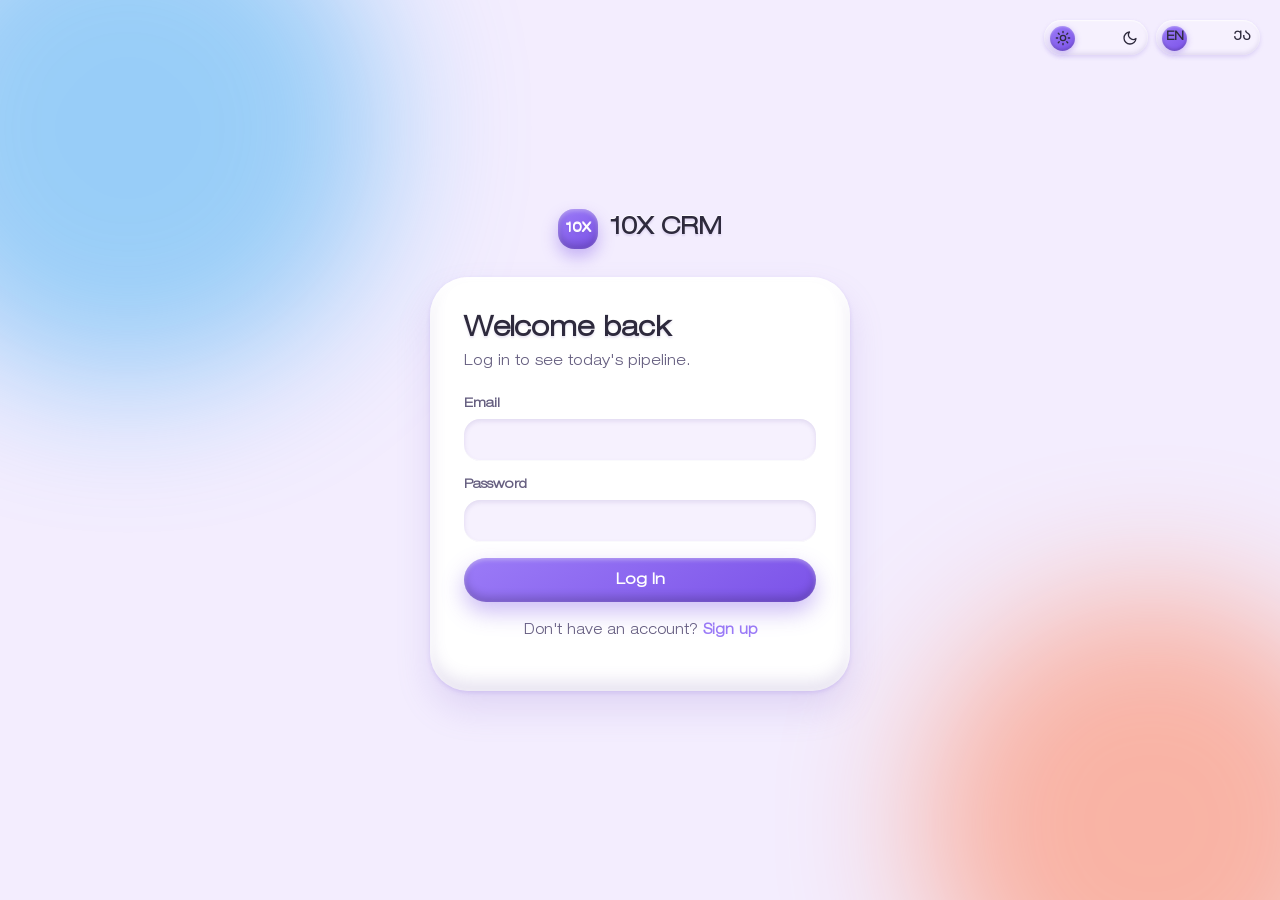
==== index.html @ 670bd9b8 "replace all files" ====
<!DOCTYPE html>
<html lang="en">
<head>
<meta charset="UTF-8">
<meta name="viewport" content="width=device-width, initial-scale=1.0">
<title>Log in — 10X CRM</title>
<link rel="stylesheet" href="css/styles.css">
</head>
<body>
  <div class="switch-row auth-toggle-row">
    <button class="switch-toggle" data-theme-toggle type="button" role="switch">
      <span class="switch-track">
        <span class="switch-icon switch-icon-left"><svg viewBox="0 0 24 24" fill="none" stroke="currentColor" stroke-width="2" stroke-linecap="round" stroke-linejoin="round"><circle cx="12" cy="12" r="4"/><path d="M12 2v2M12 20v2M4.93 4.93l1.41 1.41M17.66 17.66l1.41 1.41M2 12h2M20 12h2M6.34 17.66l-1.41 1.41M19.07 4.93l-1.41 1.41"/></svg></span>
        <span class="switch-icon switch-icon-right"><svg viewBox="0 0 24 24" fill="none" stroke="currentColor" stroke-width="2" stroke-linecap="round" stroke-linejoin="round"><path d="M21 12.79A9 9 0 1 1 11.21 3 7 7 0 0 0 21 12.79z"/></svg></span>
        <span class="switch-knob"></span>
      </span>
    </button>
    <button class="switch-toggle" data-lang-toggle type="button" role="switch">
      <span class="switch-track">
        <span class="switch-icon switch-icon-left switch-text">EN</span>
        <span class="switch-icon switch-icon-right switch-text">ქა</span>
        <span class="switch-knob"></span>
      </span>
    </button>
  </div>

  <div class="auth-shell">
    <div style="position:relative; z-index:1; width:100%; max-width:420px;">
      <div class="auth-mark"><span class="stamp">10X</span> 10X CRM</div>

      <div class="auth-card">
        <h1 data-i18n="login.title">Welcome back</h1>
        <p class="auth-sub" data-i18n="login.subtitle">Log in to see today's pipeline.</p>

        <div id="login-general-error" class="field-error" style="display:none; margin-bottom:16px; font-size:13px;"></div>

        <form id="login-form" novalidate>
          <div class="field" id="email-field">
            <label for="email" data-i18n="field.email">Email</label>
            <input type="text" id="email" name="email" autocomplete="email">
            <div class="field-error" id="email-error"></div>
          </div>

          <div class="field" id="password-field">
            <label for="password" data-i18n="field.password">Password</label>
            <input type="password" id="password" name="password" autocomplete="current-password">
            <div class="field-error" id="password-error"></div>
          </div>

          <button type="submit" class="btn btn-primary" data-i18n="login.submit">Log In</button>
        </form>

        <p class="auth-switch"><span data-i18n="login.switchText">Don't have an account?</span> <a href="signup.html" data-i18n="login.switchLink">Sign up</a></p>
      </div>
    </div>
  </div>

  <script src="js/i18n.js"></script>
  <script src="js/guard.js"></script>
  <script src="js/auth.js"></script>
</body>
</html>
---- css/styles.css ----
/* ==========================================================================
   10X CRM — "Soft Claymorphism" design system
   Every surface reads like it was pressed from warm pastel clay: puffy,
   rounded, lit from the top-left, sinking softly into the page below.
   Buttons squish when pressed. Nothing here has a hard edge.
   Display: Baloo 2 · Body/UI: Nunito
   ========================================================================== */

@import url('https://fonts.googleapis.com/css2?family=Baloo+2:wght@500;600;700;800&family=Nunito:wght@400;500;600;700;800&display=swap');

@font-face {
  font-family: 'BPG LE Studio 02 Caps';
  src: url('../assets/fonts/bpg_le_studio_02_caps-7834001055%202.ttf') format('truetype');
  font-weight: normal;
  font-style: normal;
  font-display: swap;
}

:root {
  --radius-sm: 16px;
  --radius-md: 28px;
  --radius-lg: 38px;
  --radius-pill: 999px;

  --font-display: 'BPG LE Studio 02 Caps', 'Baloo 2', 'Nunito', sans-serif;
  --font-ui: 'BPG LE Studio 02 Caps', 'Nunito', -apple-system, BlinkMacSystemFont, sans-serif;
  --font-mono: 'Nunito', sans-serif;

  --ease: cubic-bezier(0.22, 1, 0.36, 1);
  --squish: cubic-bezier(0.34, 1.56, 0.64, 1);
}

[data-theme="dark"] {
  --bg: #0E1420;
  --bg-2: #131A28;
  --text: #F6F2FF;
  --text-dim: #BDB3DD;
  --text-faint: #7F76A0;

  --clay: #1A2233;
  --clay-2: #212B3F;
  --clay-3: #141B29;
  --clay-hi: rgba(255, 255, 255, 0.12);
  --clay-lo: rgba(0, 0, 0, 0.55);
  --clay-drop: rgba(0, 0, 0, 0.5);

  --accent: #B18CFF;
  --accent-2: #8B5CFF;
  --accent-ink: #170F30;
  --accent-soft: rgba(177, 140, 255, 0.24);
  --accent-shadow: rgba(139, 92, 255, 0.55);

  --sky: #4FC3FF;      --sky-l: #3E7BAE;
  --mint: #38F0B8;     --mint-l: #2B8F63;
  --peach: #FF8A56;    --peach-l: #9C5C32;
  --rose: #FF5C85;     --rose-l: #9C4566;

  --shadow-md: 0 18px 36px rgba(6, 3, 18, 0.6);
  --shadow-lg: 0 34px 68px rgba(6, 3, 18, 0.7);
  --blob-op: 0.3;
}

[data-theme="light"] {
  --bg: #F3EDFE;
  --bg-2: #ECE3FC;
  --text: #2E2A3D;
  --text-dim: #665F80;
  --text-faint: #948BAC;

  --clay: #FFFFFF;
  --clay-2: #F6F1FE;
  --clay-3: #EEE5FC;
  --clay-hi: rgba(255, 255, 255, 0.95);
  --clay-lo: rgba(110, 85, 170, 0.16);
  --clay-drop: rgba(139, 111, 224, 0.22);

  --accent: #9B7BF7;
  --accent-2: #7B52E8;
  --accent-ink: #FFFFFF;
  --accent-soft: rgba(155, 123, 247, 0.16);
  --accent-shadow: rgba(123, 82, 232, 0.38);

  --sky: #3FAEF2;      --sky-l: #DFF2FF;
  --mint: #2BCB9C;     --mint-l: #DAFAEE;
  --peach: #FF7A4D;    --peach-l: #FFE7DA;
  --rose: #FF5C85;     --rose-l: #FFE0E9;

  --shadow-md: 0 18px 34px rgba(150, 120, 210, 0.20);
  --shadow-lg: 0 34px 64px rgba(150, 120, 210, 0.26);
  --blob-op: 0.5;
}

* { box-sizing: border-box; }
html { -webkit-font-smoothing: antialiased; }

body {
  margin: 0;
  font-family: var(--font-ui);
  background: var(--bg);
  color: var(--text);
  min-height: 100vh;
  position: relative;
  overflow-x: hidden;
  transition: background 0.3s ease, color 0.3s ease;
}

/* ---------- Soft floating blobs ---------- */

body::before, body::after {
  content: "";
  position: fixed;
  z-index: -1;
  border-radius: 50%;
  filter: blur(70px);
  opacity: var(--blob-op);
  pointer-events: none;
  animation: blob-float 18s ease-in-out infinite alternate;
}
body::before { width: 40vw; height: 40vw; top: -10vw; left: -10vw; background: var(--sky); }
body::after { width: 36vw; height: 36vw; bottom: -12vw; right: -8vw; background: var(--peach); animation-delay: -6s; }

@keyframes blob-float {
  0% { transform: translate(0, 0) scale(1); }
  100% { transform: translate(3vw, 4vw) scale(1.1); }
}

a { color: inherit; text-decoration: none; }
button { font-family: inherit; cursor: pointer; }
input, select, textarea { font-family: inherit; }

::selection { background: var(--accent-soft); }

:focus-visible {
  outline: 3px solid var(--accent);
  outline-offset: 3px;
  border-radius: 10px;
}

.theme-switching, .theme-switching * {
  transition-property: background, background-color, color, border-color, fill, stroke !important;
  transition-duration: 0.3s !important;
  transition-timing-function: ease !important;
}

/* ---------- Clay panel mixin ---------- */

.card,
.auth-card,
.sidebar,
.stat-card,
.client-card,
.modal {
  background: var(--clay);
  border: none;
  box-shadow:
    inset 0 4px 8px var(--clay-hi),
    inset 0 -10px 16px var(--clay-lo),
    0 2px 4px var(--clay-drop),
    var(--shadow-md);
}

h1, h2, h3, .auth-mark, .brand { font-family: var(--font-display); font-weight: 700; text-shadow: 0 -1px 0 var(--clay-hi), 0 2px 2px var(--clay-lo); }

/* ---------- Auth pages ---------- */

.auth-shell {
  min-height: 100vh;
  display: flex;
  align-items: center;
  justify-content: center;
  padding: 32px 20px;
}

.auth-toggle-row {
  position: fixed;
  top: 20px;
  right: 20px;
  z-index: 2;
}

.auth-mark {
  display: flex;
  align-items: center;
  gap: 12px;
  margin-bottom: 28px;
  font-size: 24px;
  justify-content: center;
  color: var(--text);
}

.auth-mark .stamp,
.brand .stamp {
  width: 40px;
  height: 40px;
  border-radius: var(--radius-sm);
  background: linear-gradient(150deg, var(--accent), var(--accent-2));
  color: var(--accent-ink);
  display: grid;
  place-items: center;
  font-family: var(--font-display);
  font-size: 13px;
  font-weight: 800;
  box-shadow: inset 0 2px 4px rgba(255,255,255,0.35), inset 0 -4px 8px rgba(0,0,0,0.2), 0 8px 16px var(--accent-shadow);
}

.auth-card {
  width: 100%;
  max-width: 420px;
  border-radius: var(--radius-lg);
  padding: 38px 34px;
}

.auth-card h1 { font-size: 27px; margin: 0 0 6px; }
.auth-sub { color: var(--text-dim); font-size: 14.5px; margin: 0 0 26px; font-weight: 500; }

.field { margin-bottom: 16px; }

.field label {
  display: block;
  font-size: 13px;
  font-weight: 700;
  color: var(--text-dim);
  margin-bottom: 7px;
}

.field input,
.field select {
  width: 100%;
  padding: 12px 15px;
  border-radius: var(--radius-sm);
  border: none;
  background: var(--clay-2);
  color: var(--text);
  font-size: 14.5px;
  font-weight: 500;
  box-shadow: inset 0 2px 5px var(--clay-lo), inset 0 -1px 0 var(--clay-hi);
  transition: box-shadow 0.2s var(--ease), transform 0.15s var(--ease);
}

.field input:focus,
.field select:focus {
  outline: none;
  box-shadow: inset 0 2px 5px var(--clay-lo), 0 0 0 4px var(--accent-soft);
}

.field.input-error input,
.field.input-error select {
  box-shadow: inset 0 2px 5px var(--clay-lo), 0 0 0 4px var(--rose-l);
}

.field-error {
  display: none;
  color: var(--rose);
  font-size: 13px;
  font-weight: 700;
  margin-top: 6px;
}
.field.input-error .field-error { display: block; }

/* ---------- Buttons: squishy clay press ---------- */

.btn {
  position: relative;
  display: inline-flex;
  align-items: center;
  justify-content: center;
  gap: 8px;
  border: none;
  border-radius: var(--radius-pill);
  padding: 13px 24px;
  font-family: var(--font-display);
  font-size: 15px;
  font-weight: 600;
  transition: transform 0.18s var(--squish), box-shadow 0.18s var(--ease), filter 0.15s var(--ease);
}

.btn-primary {
  background: linear-gradient(150deg, var(--accent), var(--accent-2));
  color: var(--accent-ink);
  width: 100%;
  box-shadow: inset 0 2px 4px rgba(255,255,255,0.35), inset 0 -5px 10px rgba(0,0,0,0.2), 0 10px 22px var(--accent-shadow);
}
.btn-primary:hover { transform: translateY(-2px) scale(1.01); filter: brightness(1.05); }
.btn-primary:active { transform: translateY(1px) scale(0.97); box-shadow: inset 0 3px 8px rgba(0,0,0,0.3); }

.btn-ghost {
  background: var(--clay-2);
  color: var(--text);
  box-shadow: inset 0 2px 4px var(--clay-hi), inset 0 -5px 10px var(--clay-lo), 0 6px 14px rgba(0,0,0,0.08);
}
.btn-ghost:hover { color: var(--accent); transform: translateY(-2px); }
.btn-ghost:active { transform: translateY(1px) scale(0.97); }

.btn-danger-ghost {
  background: var(--rose-l);
  color: var(--rose);
  box-shadow: inset 0 2px 4px rgba(255,255,255,0.3), inset 0 -4px 8px rgba(0,0,0,0.08);
}
.btn-danger-ghost:hover { transform: translateY(-2px); filter: brightness(1.03); }
.btn-danger-ghost:active { transform: translateY(1px) scale(0.97); }

.auth-switch { text-align: center; margin-top: 20px; font-size: 14px; font-weight: 500; color: var(--text-dim); }
.auth-switch a { color: var(--accent); font-weight: 700; }

/* ---------- App shell: floating rounded sidebar panel ---------- */

.app-shell {
  display: grid;
  grid-template-columns: 250px 1fr;
  gap: 20px;
  min-height: 100vh;
  padding: 20px;
}

.sidebar {
  border-radius: var(--radius-lg);
  padding: 22px 16px;
  display: flex;
  flex-direction: column;
  position: sticky;
  top: 20px;
  height: calc(100vh - 40px);
}

.brand {
  display: flex;
  align-items: center;
  gap: 10px;
  padding: 6px 8px 22px;
  font-size: 17px;
}

.nav-links { display: flex; flex-direction: column; gap: 6px; }

.nav-link {
  display: flex;
  align-items: center;
  gap: 10px;
  padding: 11px 14px;
  border-radius: var(--radius-sm);
  color: var(--text-dim);
  font-weight: 600;
  font-size: 14.5px;
  transition: color 0.2s var(--ease), background 0.2s var(--ease), transform 0.15s var(--squish);
}

.nav-link:hover { background: var(--clay-2); color: var(--text); transform: translateX(3px); }

.nav-link.active {
  background: linear-gradient(150deg, var(--accent), var(--accent-2));
  color: var(--accent-ink);
  box-shadow: inset 0 2px 4px rgba(255,255,255,0.3), inset 0 -4px 8px rgba(0,0,0,0.15), 0 8px 16px var(--accent-shadow);
}

.nav-link .dot { width: 6px; height: 6px; border-radius: 50%; background: currentColor; opacity: 0.8; }

.sidebar-footer {
  margin-top: auto;
  display: flex;
  flex-direction: column;
  gap: 8px;
  padding-top: 16px;
}

.logout-btn {
  display: flex;
  align-items: center;
  justify-content: space-between;
  padding: 10px 14px;
  border-radius: var(--radius-sm);
  border: none;
  background: var(--clay-2);
  color: var(--text);
  font-size: 13px;
  font-weight: 700;
  box-shadow: inset 0 2px 4px var(--clay-hi), inset 0 -4px 8px var(--clay-lo);
  transition: transform 0.15s var(--squish);
}
.logout-btn:hover { transform: translateY(-2px); }
.logout-btn:active { transform: translateY(1px) scale(0.97); }

.logout-btn { color: var(--rose); }

.switch-row { display: flex; flex-direction: row; gap: 8px; }

.switch-toggle {
  display: block;
  width: 104px;
  flex: none;
  border: none;
  background: none;
  padding: 0;
  cursor: pointer;
}

.switch-track {
  position: relative;
  display: flex;
  align-items: center;
  height: 35px;
  padding: 0 6px;
  border-radius: var(--radius-pill);
  background: var(--clay-2);
  box-shadow:
    inset 0 1px 2px var(--clay-hi),
    inset 0 -2px 4px var(--clay-lo),
    0 2px 4px var(--clay-drop);
  transition: box-shadow 0.2s var(--ease);
}
.switch-toggle:hover .switch-track {
  box-shadow:
    inset 0 1px 2px var(--clay-hi),
    inset 0 -2px 4px var(--clay-lo),
    0 3px 7px var(--clay-drop);
}

.switch-icon {
  position: absolute;
  top: 50%;
  z-index: 1;
  width: 16px;
  height: 16px;
  display: flex;
  align-items: center;
  justify-content: center;
  color: var(--text);
  transition: color 0.2s var(--ease);
}
.switch-icon-left { left: 18.5px; transform: translate(-50%, -50%); }
.switch-icon-right { right: 18.5px; transform: translate(50%, -50%); }
.switch-icon svg { width: 100%; height: 100%; }
.switch-icon.switch-text {
  width: auto;
  font-family: var(--font-display);
  font-size: 12px;
  font-weight: 600;
}

.switch-knob {
  position: absolute;
  top: 6px;
  left: 6px;
  width: 25px;
  height: 25px;
  border-radius: 50%;
  background: linear-gradient(150deg, var(--accent), var(--accent-2));
  box-shadow:
    inset 0 1px 2px rgba(255, 255, 255, 0.3),
    inset 0 -2px 3px rgba(0, 0, 0, 0.15),
    0 2px 6px var(--accent-shadow);
  transition: left 0.3s var(--squish), transform 0.15s var(--squish);
}
.switch-toggle[data-state="on"] .switch-knob { left: calc(100% - 31px); }
.switch-toggle:active .switch-knob { transform: scale(0.9); }

.main {
  padding: 26px 24px 40px;
  max-width: 1160px;
  width: 100%;
  height: calc(100vh - 40px);
  overflow-y: auto;
  overflow-x: hidden;
  border-radius: var(--radius-lg);
}

.page-head { display: flex; align-items: flex-start; justify-content: space-between; gap: 20px; margin-bottom: 26px; flex-wrap: wrap; }

.page-head h1 { font-size: 30px; margin: 0 0 4px; }
.page-head p { margin: 0; color: var(--text-dim); font-size: 14.5px; font-weight: 500; }

.clock {
  font-family: var(--font-display);
  color: var(--text-dim);
  font-size: 12.5px;
  text-align: right;
  background: var(--clay-2);
  border-radius: var(--radius-sm);
  padding: 8px 16px;
  box-shadow: inset 0 2px 4px var(--clay-lo), inset 0 -1px 0 var(--clay-hi);
}
.clock strong { color: var(--accent); font-size: 17px; display: block; }

/* ---------- Cards / stats ---------- */

.card { border-radius: var(--radius-md); padding: 22px; transition: transform 0.25s var(--ease), box-shadow 0.25s var(--ease); }
.card:hover { transform: translateY(-4px) scale(1.008); box-shadow: inset 0 4px 8px var(--clay-hi), inset 0 -10px 16px var(--clay-lo), 0 2px 4px var(--clay-drop), var(--shadow-lg); }

.stat-grid { display: grid; grid-template-columns: repeat(4, 1fr); gap: 16px; margin-bottom: 22px; }

.stat-card {
  border-radius: var(--radius-md);
  padding: 20px 20px 18px;
  overflow: hidden;
  transition: transform 0.2s var(--squish), box-shadow 0.2s var(--ease);
}
.stat-card:hover { transform: translateY(-4px) scale(1.015); }

.stat-card.c-total { background: var(--sky-l); }
.stat-card.c-active { background: var(--peach-l); }
.stat-card.c-won { background: var(--mint-l); }
.stat-card.c-new { background: var(--rose-l); }

[data-theme="dark"] .stat-card.c-total { box-shadow: 0 10px 30px rgba(79, 195, 255, 0.35); }
[data-theme="dark"] .stat-card.c-active { box-shadow: 0 10px 30px rgba(255, 138, 86, 0.35); }
[data-theme="dark"] .stat-card.c-won { box-shadow: 0 10px 30px rgba(56, 240, 184, 0.35); }
[data-theme="dark"] .stat-card.c-new { box-shadow: 0 10px 30px rgba(255, 92, 133, 0.35); }

[data-theme="dark"] .stat-card.c-total:hover { box-shadow: 0 12px 36px rgba(79, 195, 255, 0.5); }
[data-theme="dark"] .stat-card.c-active:hover { box-shadow: 0 12px 36px rgba(255, 138, 86, 0.5); }
[data-theme="dark"] .stat-card.c-won:hover { box-shadow: 0 12px 36px rgba(56, 240, 184, 0.5); }
[data-theme="dark"] .stat-card.c-new:hover { box-shadow: 0 12px 36px rgba(255, 92, 133, 0.5); }

.stat-card .label { font-size: 12.5px; font-weight: 700; color: var(--text-dim); }
.stat-card .value { font-family: var(--font-display); font-size: 30px; font-weight: 800; margin-top: 6px; color: var(--text); text-shadow: 0 -1px 0 var(--clay-hi), 0 3px 4px var(--clay-lo); }

.stat-card .bar { display: none; }

.dash-grid { display: grid; grid-template-columns: 1fr 1.15fr; gap: 16px; }

.card h2 { font-size: 18px; margin: 0 0 16px; }

.pipeline-row { display: flex; flex-direction: column; gap: 12px; }
.pipeline-item { display: flex; align-items: center; gap: 12px; font-size: 13.5px; }
.pipeline-item .pname { flex: 0 0 auto; width: 168px; white-space: nowrap; overflow: hidden; text-overflow: ellipsis; color: var(--text-dim); font-weight: 700; }
.pipeline-item .ptrack { flex: 1; height: 10px; border-radius: var(--radius-pill); background: var(--clay-2); box-shadow: inset 0 2px 4px var(--clay-lo); overflow: hidden; }
.pipeline-item .pfill { display: block; height: 100%; border-radius: var(--radius-pill); transition: width 0.6s var(--ease); }
.pipeline-item .pcount { font-family: var(--font-display); font-weight: 700; width: 24px; text-align: right; color: var(--text-dim); }

.pipeline-donut {
  display: flex;
  align-items: center;
  gap: 52px;
  margin-top: 30px;
  padding-top: 30px;
  border-top: 2px solid var(--clay-2);
}
.donut-wrap { position: relative; width: 128px; height: 128px; flex: none; }
.donut-chart { display: block; }
.donut-track { stroke: var(--clay-2); }
.donut-seg { transition: stroke-dasharray 0.6s var(--ease), stroke-dashoffset 0.6s var(--ease); }
.donut-segs { transform: rotate(-90deg); transform-origin: 60px 60px; }
.donut-center {
  position: absolute;
  inset: 0;
  display: flex;
  flex-direction: column;
  align-items: center;
  justify-content: center;
}
.donut-total { font-family: var(--font-display); font-size: 24px; font-weight: 800; color: var(--text); line-height: 1; }
.donut-total-label { font-size: 11px; font-weight: 700; color: var(--text-dim); text-transform: uppercase; letter-spacing: 0.04em; margin-top: 3px; }

.donut-side { flex: 1; display: flex; flex-direction: column; gap: 16px; min-width: 0; }

.donut-legend { display: flex; flex-direction: column; gap: 8px; margin: 0; padding: 0; list-style: none; }
.legend-item { display: flex; align-items: center; gap: 8px; font-size: 13px; }
.legend-dot { flex: none; width: 9px; height: 9px; border-radius: 50%; }
.legend-label { flex: 1; color: var(--text-dim); font-weight: 600; overflow: hidden; text-overflow: ellipsis; white-space: nowrap; }
.legend-pct { font-family: var(--font-display); font-weight: 700; color: var(--text); }

.win-rate {
  display: flex;
  align-items: baseline;
  gap: 8px;
  padding-top: 14px;
  border-top: 2px solid var(--clay-2);
}
.win-rate-value { font-family: var(--font-display); font-size: 20px; font-weight: 800; color: var(--mint); }
.win-rate-label { font-size: 12px; font-weight: 700; color: var(--text-dim); }

.recent-list { display: flex; flex-direction: column; gap: 8px; }
.recent-row {
  display: flex; align-items: center; gap: 12px;
  padding: 10px 12px;
  border-radius: var(--radius-sm);
  font-size: 13.5px;
  background: transparent;
  transition: background 0.2s var(--ease), transform 0.15s var(--squish);
}
.recent-row:hover { background: var(--clay-2); transform: translateX(3px); }
.recent-row .avatar { width: 32px; height: 32px; border-radius: 50%; object-fit: cover; background: var(--clay-2); }
.recent-row .who { flex: 1; min-width: 0; }
.recent-row .who .n { font-weight: 700; }
.recent-row .who .c { color: var(--text-faint); font-size: 12px; font-weight: 500; }
.recent-row .date { color: var(--text-faint); font-size: 11.5px; font-weight: 600; }

.link-more {
  display: inline-flex; align-items: center; gap: 4px; margin-top: 14px;
  color: var(--accent); font-weight: 700; font-size: 13.5px;
  transition: gap 0.2s var(--ease);
}
.link-more:hover { gap: 9px; }

/* ---------- badges ---------- */

.badge {
  display: inline-flex;
  align-items: center;
  gap: 5px;
  padding: 4px 11px;
  border-radius: var(--radius-pill);
  font-size: 11px;
  font-weight: 800;
  letter-spacing: 0.02em;
  text-transform: uppercase;
  transition: transform 0.15s var(--squish);
}
.badge:hover { transform: translateY(-1px) scale(1.05); }
.badge.st-lead { background: var(--peach-l); color: var(--peach); }
.badge.st-contacted { background: var(--sky-l); color: var(--sky); }
.badge.st-won { background: var(--mint-l); color: var(--mint); }
.badge.st-lost { background: var(--rose-l); color: var(--rose); }

/* ---------- toolbar / clients ---------- */

.toolbar { display: flex; align-items: center; gap: 10px; flex-wrap: wrap; margin-bottom: 18px; }

.search-box { position: relative; flex: 1; min-width: 200px; }
.search-box input {
  width: 100%;
  padding: 11px 15px 11px 38px;
  border-radius: var(--radius-pill);
  border: none;
  background: var(--clay-2);
  color: var(--text);
  font-size: 13.5px;
  font-weight: 500;
  box-shadow: inset 0 2px 5px var(--clay-lo), inset 0 -1px 0 var(--clay-hi);
}
.search-box input:focus { outline: none; box-shadow: inset 0 2px 5px var(--clay-lo), 0 0 0 4px var(--accent-soft); }
.search-box::before { content: "\1F50D"; position: absolute; left: 15px; top: 50%; transform: translateY(-50%); font-size: 13px; opacity: 0.6; }

.chip-row { display: flex; gap: 8px; flex-wrap: wrap; }
.chip {
  padding: 8px 16px;
  border-radius: var(--radius-pill);
  border: none;
  background: var(--clay-2);
  color: var(--text-dim);
  font-weight: 700;
  font-size: 12.5px;
  box-shadow: inset 0 2px 4px var(--clay-hi), inset 0 -3px 6px var(--clay-lo);
  transition: transform 0.15s var(--squish), color 0.2s var(--ease), background 0.2s var(--ease);
}
.chip:hover { transform: translateY(-2px); color: var(--accent); }
.chip.active {
  background: linear-gradient(150deg, var(--accent), var(--accent-2));
  color: var(--accent-ink);
  box-shadow: inset 0 2px 4px rgba(255,255,255,0.3), 0 8px 16px var(--accent-shadow);
}

.sort-select {
  padding: 10px 14px;
  border-radius: var(--radius-pill);
  border: none;
  background: var(--clay-2);
  color: var(--text);
  font-size: 13px;
  font-weight: 600;
  box-shadow: inset 0 2px 4px var(--clay-hi), inset 0 -3px 6px var(--clay-lo);
}

.view-toggle { display: flex; gap: 6px; background: var(--clay-2); border-radius: var(--radius-pill); padding: 4px; box-shadow: inset 0 2px 4px var(--clay-lo); }
.view-toggle-btn {
  border: none;
  background: none;
  color: var(--text-dim);
  font-weight: 700;
  font-size: 12.5px;
  padding: 7px 14px;
  border-radius: var(--radius-pill);
  transition: transform 0.15s var(--squish), color 0.2s var(--ease), background 0.2s var(--ease);
}
.view-toggle-btn:hover { color: var(--accent); }
.view-toggle-btn.active {
  background: linear-gradient(150deg, var(--accent), var(--accent-2));
  color: var(--accent-ink);
  box-shadow: 0 6px 14px var(--accent-shadow);
}

.shortcuts-hint { font-size: 11.5px; color: var(--text-faint); font-weight: 600; margin: -10px 0 18px; }

.page-head-actions { display: flex; gap: 10px; }

/* client cards */
.client-grid { display: grid; grid-template-columns: repeat(auto-fill, minmax(300px, 1fr)); gap: 16px; }

.client-card { border-radius: var(--radius-md); padding: 18px; cursor: pointer; transition: transform 0.2s var(--squish), box-shadow 0.2s var(--ease); }
.client-card:hover { transform: translateY(-4px) scale(1.01); }

.client-top { display: flex; gap: 10px; align-items: flex-start; }
.client-top img { width: 42px; height: 42px; border-radius: 50%; object-fit: cover; background: var(--clay-2); flex-shrink: 0; }
.client-name { font-weight: 700; font-size: 14.5px; }
.client-company { font-size: 12px; color: var(--text-faint); margin-top: 1px; font-weight: 500; }
.client-email { font-size: 11.5px; color: var(--text-faint); margin-top: 2px; overflow: hidden; text-overflow: ellipsis; white-space: nowrap; }

.client-bottom { display: flex; align-items: center; justify-content: space-between; margin-top: 16px; padding-top: 14px; border-top: 2px solid var(--clay-2); }

.deal-value { font-family: var(--font-display); font-weight: 700; font-size: 15px; color: var(--text); }

.status-select {
  padding: 6px 10px;
  border-radius: var(--radius-pill);
  border: none;
  background: var(--clay-2);
  color: var(--text);
  font-size: 11.5px;
  font-weight: 700;
  box-shadow: inset 0 2px 3px var(--clay-lo);
}

.delete-btn {
  border: none;
  background: var(--clay-2);
  color: var(--text-faint);
  font-size: 15px;
  padding: 5px 9px;
  border-radius: var(--radius-pill);
  box-shadow: inset 0 2px 3px var(--clay-lo);
  transition: background 0.2s var(--ease), color 0.2s var(--ease), transform 0.15s var(--squish);
}
.delete-btn:hover { background: var(--rose-l); color: var(--rose); transform: scale(1.1); }

.client-actions { display: flex; align-items: center; gap: 6px; }

.state-msg { text-align: center; padding: 50px 20px; color: var(--text-dim); font-size: 14.5px; font-weight: 600; }
.state-msg .retry-btn { margin-top: 14px; }

.load-more-row { display: flex; justify-content: center; margin-top: 20px; }

/* ---------- Kanban board ---------- */

.kanban-board { display: flex; gap: 16px; overflow-x: auto; padding-bottom: 8px; align-items: flex-start; }

.kanban-column {
  flex: 0 0 260px;
  background: var(--clay-2);
  border-radius: var(--radius-md);
  padding: 14px;
  box-shadow: inset 0 2px 4px var(--clay-lo);
  transition: box-shadow 0.15s var(--ease);
}
.kanban-column.drag-over { box-shadow: inset 0 2px 4px var(--clay-lo), 0 0 0 3px var(--accent-soft); }

.kanban-col-head { display: flex; align-items: center; justify-content: space-between; font-weight: 700; font-size: 13px; color: var(--text-dim); padding: 0 2px 10px; }
.kanban-col-count { font-family: var(--font-display); font-weight: 800; color: var(--text); background: var(--clay); border-radius: var(--radius-pill); padding: 2px 10px; font-size: 12px; }

.kanban-cards { display: flex; flex-direction: column; gap: 8px; min-height: 40px; max-height: calc(100vh - 400px); overflow-y: auto; }

.kanban-card {
  background: var(--clay);
  border-radius: var(--radius-sm);
  padding: 10px 12px;
  cursor: grab;
  box-shadow: inset 0 2px 3px var(--clay-hi), inset 0 -3px 6px var(--clay-lo), 0 2px 4px var(--clay-drop);
  transition: transform 0.15s var(--squish), opacity 0.15s ease;
}
.kanban-card:active { cursor: grabbing; }
.kanban-card.dragging { opacity: 0.4; transform: scale(0.97); }
.kanban-card .kc-name { font-weight: 700; font-size: 13px; }
.kanban-card .kc-company { font-size: 11px; color: var(--text-faint); margin-top: 2px; }
.kanban-card .kc-value { font-family: var(--font-display); font-weight: 700; font-size: 12.5px; margin-top: 6px; color: var(--text); }

/* ---------- modal ---------- */

.modal-backdrop {
  position: fixed; inset: 0;
  background: rgba(46, 42, 61, 0.4);
  backdrop-filter: blur(6px);
  display: none; align-items: center; justify-content: center;
  z-index: 100; padding: 20px;
}
.modal-backdrop.open { display: flex; animation: backdrop-in 0.2s var(--ease); }
@keyframes backdrop-in { from { opacity: 0; } to { opacity: 1; } }

.modal {
  border-radius: var(--radius-lg);
  width: 100%; max-width: 460px; max-height: 88vh; overflow-y: auto;
  padding: 28px 26px 24px;
  box-shadow: inset 0 4px 8px var(--clay-hi), inset 0 -10px 16px var(--clay-lo), 0 2px 4px var(--clay-drop), var(--shadow-lg);
  animation: modal-in 0.28s var(--squish);
}
@keyframes modal-in { from { opacity: 0; transform: translateY(16px) scale(0.94); } to { opacity: 1; transform: translateY(0) scale(1); } }

.modal-head { display: flex; align-items: center; justify-content: space-between; margin-bottom: 18px; }
.modal-head h3 { font-size: 19px; margin: 0; }
.modal-close {
  border: none;
  background: var(--clay-2);
  width: 32px; height: 32px;
  border-radius: 50%;
  color: var(--text-dim);
  font-size: 14px;
  display: grid; place-items: center;
  box-shadow: inset 0 2px 3px var(--clay-lo);
  transition: transform 0.15s var(--squish), color 0.2s var(--ease);
}
.modal-close:hover { color: var(--rose); transform: scale(1.1) rotate(90deg); }

.detail-top { display: flex; gap: 12px; align-items: center; margin-bottom: 16px; }
.detail-top img { width: 54px; height: 54px; border-radius: 50%; object-fit: cover; background: var(--clay-2); }
.detail-meta { font-size: 12.5px; color: var(--text-faint); line-height: 1.5; font-weight: 500; }
.detail-grid { display: grid; grid-template-columns: 1fr 1fr; gap: 10px; margin-bottom: 16px; font-size: 13px; }
.detail-grid div { background: var(--clay-2); border-radius: var(--radius-sm); padding: 10px 12px; box-shadow: inset 0 2px 3px var(--clay-lo); }
.detail-grid span { display: block; color: var(--text-faint); font-size: 11px; font-weight: 700; text-transform: uppercase; margin-bottom: 3px; }

.call-timer {
  display: flex;
  align-items: center;
  justify-content: space-between;
  gap: 10px;
  background: var(--clay-2);
  border-radius: var(--radius-sm);
  padding: 10px 10px 10px 16px;
  margin-bottom: 16px;
  box-shadow: inset 0 2px 3px var(--clay-lo);
}
.call-timer-display { font-family: var(--font-display); font-weight: 800; font-size: 18px; color: var(--text); letter-spacing: 0.03em; }
.call-timer .btn { padding: 8px 16px; font-size: 13px; width: auto; }
.call-timer.active .call-timer-display { color: var(--rose); animation: call-pulse 1s ease-in-out infinite; }
.call-timer.active #call-toggle-btn { background: var(--rose-l); color: var(--rose); }
@keyframes call-pulse { 0%, 100% { opacity: 1; } 50% { opacity: 0.5; } }

.notes-list { display: flex; flex-direction: column; gap: 8px; max-height: 160px; overflow-y: auto; margin-bottom: 10px; }
.note-item { background: var(--clay-2); border-radius: var(--radius-sm); padding: 10px 12px; font-size: 13px; box-shadow: inset 0 2px 3px var(--clay-lo); }
.note-item .ndate { display: block; font-size: 10.5px; color: var(--text-faint); font-weight: 600; margin-top: 3px; }
.note-empty { color: var(--text-faint); font-size: 13.5px; font-weight: 500; padding: 10px 0; }

.note-add { display: flex; gap: 8px; margin-bottom: 14px; }
.note-add input {
  flex: 1; padding: 10px 13px; border-radius: var(--radius-pill);
  border: none; background: var(--clay-2); color: var(--text); font-size: 13px;
  box-shadow: inset 0 2px 4px var(--clay-lo);
}
.note-add input:focus { outline: none; box-shadow: inset 0 2px 4px var(--clay-lo), 0 0 0 4px var(--accent-soft); }

/* ---------- toast ---------- */

.toast-stack { position: fixed; bottom: 24px; right: 24px; display: flex; flex-direction: column; gap: 10px; z-index: 200; }
.toast {
  background: var(--clay);
  border-radius: var(--radius-md);
  padding: 13px 20px;
  font-weight: 700;
  font-size: 13.5px;
  color: var(--text);
  box-shadow: inset 0 2px 4px var(--clay-hi), inset 0 -4px 8px var(--clay-lo), var(--shadow-lg);
  min-width: 220px;
  animation: toast-in 0.3s var(--squish);
}
.toast.err { box-shadow: inset 0 2px 4px var(--clay-hi), inset 0 -4px 8px var(--clay-lo), var(--shadow-lg), 0 0 0 3px var(--rose-l); }
@keyframes toast-in { from { opacity: 0; transform: translateY(16px) scale(0.9); } to { opacity: 1; transform: translateY(0) scale(1); } }

/* ---------- profile ---------- */

.profile-grid { display: grid; grid-template-columns: 1fr 1fr; gap: 16px; }
.profile-head { display: flex; align-items: center; gap: 14px; margin-bottom: 22px; }
.profile-avatar {
  width: 58px; height: 58px; border-radius: var(--radius-md);
  background: linear-gradient(150deg, var(--accent), var(--accent-2));
  color: var(--accent-ink);
  display: grid; place-items: center;
  font-family: var(--font-display);
  font-weight: 800;
  font-size: 19px;
  box-shadow: inset 0 2px 4px rgba(255,255,255,0.3), inset 0 -5px 10px rgba(0,0,0,0.2), 0 10px 20px var(--accent-shadow);
}
.profile-head .who .name { font-family: var(--font-display); font-size: 20px; }
.profile-head .who .meta { color: var(--text-faint); font-size: 12.5px; font-weight: 500; margin-top: 2px; }

/* utility */
.mt-16 { margin-top: 16px; }
.hidden { display: none !important; }

/* ---------- Easter egg: Konami code squishes every clay surface ---------- */
@keyframes easter-squish {
  0% { transform: scale(1); }
  30% { transform: scale(0.92, 1.06); }
  55% { transform: scale(1.05, 0.95); }
  100% { transform: scale(1); }
}
.easter-squish { animation: easter-squish 0.5s var(--squish); }

@media (prefers-reduced-motion: reduce) {
  *, *::before, *::after {
    animation-duration: 0.001ms !important;
    animation-iteration-count: 1 !important;
    transition-duration: 0.001ms !important;
  }
  body::before, body::after { animation: none; }
}

@media (max-width: 900px) {
  .app-shell { grid-template-columns: 1fr; padding: 12px; gap: 12px; }
  .sidebar { position: relative; height: auto; flex-direction: row; flex-wrap: wrap; top: 0; }
  .nav-links { flex-direction: row; flex-wrap: wrap; }
  .sidebar-footer { flex-direction: row; margin-top: 12px; }
  .main { padding: 8px; height: auto; overflow: visible; }
  .stat-grid { grid-template-columns: 1fr 1fr; }
  .dash-grid { grid-template-columns: 1fr; }
  .profile-grid { grid-template-columns: 1fr; }
  .kanban-column { flex-basis: 220px; }
  .page-head-actions .btn { flex: 1; }
}
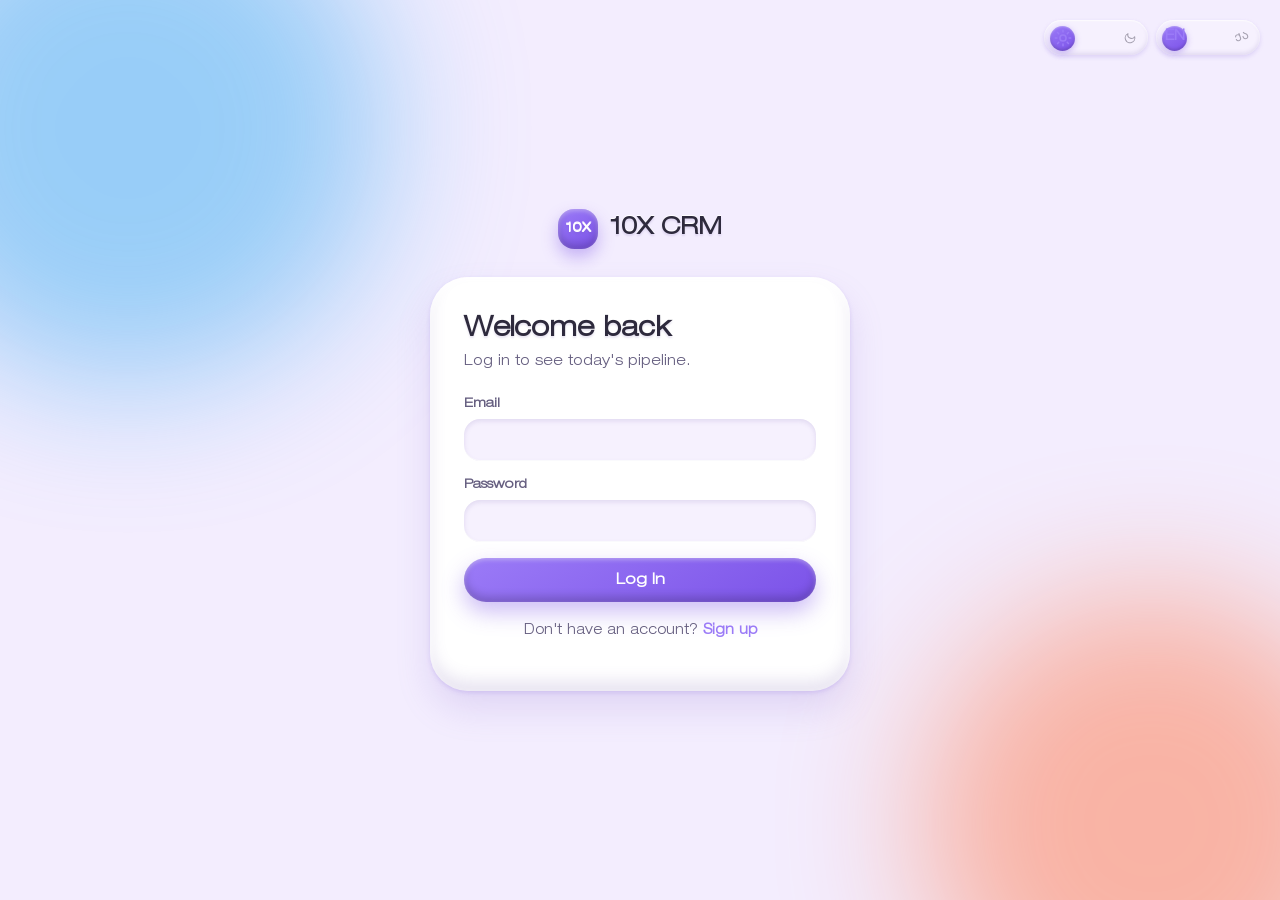
==== commit a8cfaf08: "feat(dashboard): add activity feed, reminders, and colorized status controls" ====
--- a/index.html
+++ b/index.html
@@ -4,6 +4,7 @@
 <meta charset="UTF-8">
 <meta name="viewport" content="width=device-width, initial-scale=1.0">
 <title>Log in — 10X CRM</title>
+<script>try{document.documentElement.setAttribute('data-theme', localStorage.getItem('crm_theme') || 'light');}catch(e){document.documentElement.setAttribute('data-theme','light');}</script>
 <link rel="stylesheet" href="css/styles.css">
 </head>
 <body>
--- a/css/styles.css
+++ b/css/styles.css
@@ -138,9 +138,18 @@
 
 .theme-switching, .theme-switching * {
   transition-property: background, background-color, color, border-color, fill, stroke !important;
-  transition-duration: 0.3s !important;
+  transition-duration: 0.18s !important;
   transition-timing-function: ease !important;
 }
+
+/* The blanket override above also strips the switch-knob's slide and the
+   switch-icon's morph (both use left/transform/opacity, neither of which is
+   in that allowed list), so the toggle would snap instead of animating
+   during the very moment it's clicked. These are more specific than the
+   `.theme-switching *` rule above, so they win back their own transitions
+   without reopening the expensive box-shadow transition on every card. */
+.theme-switching .switch-knob { transition: left 0.3s var(--squish), transform 0.15s var(--squish) !important; }
+.theme-switching .switch-icon { transition: color 0.25s var(--ease), transform 0.25s var(--squish), opacity 0.25s var(--ease) !important; }
 
 /* ---------- Clay panel mixin ---------- */
 
@@ -261,6 +270,7 @@
 
 .btn {
   position: relative;
+  overflow: hidden;
   display: inline-flex;
   align-items: center;
   justify-content: center;
@@ -274,6 +284,23 @@
   transition: transform 0.18s var(--squish), box-shadow 0.18s var(--ease), filter 0.15s var(--ease);
 }
 
+/* Clay-press ripple: JS positions/sizes a .ripple span at the click point on
+   every .btn click; this just styles the dimple-like fade. */
+.btn .ripple {
+  position: absolute;
+  border-radius: 50%;
+  transform: translate(-50%, -50%) scale(0);
+  background: radial-gradient(circle, rgba(0,0,0,0.18), rgba(0,0,0,0) 70%);
+  mix-blend-mode: multiply;
+  pointer-events: none;
+  animation: clay-ripple 0.6s var(--ease) forwards;
+}
+[data-theme="dark"] .btn .ripple {
+  background: radial-gradient(circle, rgba(255,255,255,0.16), rgba(255,255,255,0) 70%);
+  mix-blend-mode: screen;
+}
+@keyframes clay-ripple { to { transform: translate(-50%, -50%) scale(2.6); opacity: 0; } }
+
 .btn-primary {
   background: linear-gradient(150deg, var(--accent), var(--accent-2));
   color: var(--accent-ink);
@@ -282,6 +309,29 @@
 }
 .btn-primary:hover { transform: translateY(-2px) scale(1.01); filter: brightness(1.05); }
 .btn-primary:active { transform: translateY(1px) scale(0.97); box-shadow: inset 0 3px 8px rgba(0,0,0,0.3); }
+
+/* Sheen sweep: a diagonal light streak passes over on hover */
+.btn-primary::after,
+.nav-link.active::after,
+.chip.active::after,
+.view-toggle-btn.active::after {
+  content: "";
+  position: absolute;
+  inset: 0;
+  background: linear-gradient(115deg, transparent 30%, rgba(255,255,255,0.45) 50%, transparent 70%);
+  transform: translateX(-120%);
+  pointer-events: none;
+}
+.btn-primary:hover::after,
+.nav-link.active:hover::after,
+.chip.active:hover::after,
+.view-toggle-btn.active:hover::after {
+  animation: sheen-sweep 0.9s var(--ease);
+}
+@keyframes sheen-sweep {
+  from { transform: translateX(-120%); }
+  to { transform: translateX(120%); }
+}
 
 .btn-ghost {
   background: var(--clay-2);
@@ -333,6 +383,8 @@
 .nav-links { display: flex; flex-direction: column; gap: 6px; }
 
 .nav-link {
+  position: relative;
+  overflow: hidden;
   display: flex;
   align-items: center;
   gap: 10px;
@@ -352,7 +404,9 @@
   box-shadow: inset 0 2px 4px rgba(255,255,255,0.3), inset 0 -4px 8px rgba(0,0,0,0.15), 0 8px 16px var(--accent-shadow);
 }
 
-.nav-link .dot { width: 6px; height: 6px; border-radius: 50%; background: currentColor; opacity: 0.8; }
+.nav-link .dot { width: 6px; height: 6px; border-radius: 50%; background: currentColor; opacity: 0.8; transition: transform 0.2s var(--squish); }
+@keyframes dot-pop { 0% { transform: scale(1); } 45% { transform: scale(1.8); } 100% { transform: scale(1); } }
+.nav-link:hover .dot { animation: dot-pop 0.4s var(--squish); }
 
 .sidebar-footer {
   margin-top: auto;
@@ -361,6 +415,41 @@
   gap: 8px;
   padding-top: 16px;
 }
+
+.sidebar-user {
+  display: flex;
+  align-items: center;
+  gap: 10px;
+  padding: 10px 12px;
+  border-radius: var(--radius-sm);
+  background: var(--clay-2);
+  box-shadow: inset 0 2px 4px var(--clay-hi), inset 0 -4px 8px var(--clay-lo);
+  transition: transform 0.15s var(--squish), background 0.2s var(--ease);
+}
+.sidebar-user:hover { transform: translateY(-2px); background: var(--clay-3); }
+.sidebar-user-avatar {
+  flex: none;
+  width: 34px;
+  height: 34px;
+  border-radius: 50%;
+  display: grid;
+  place-items: center;
+  background: linear-gradient(150deg, var(--accent), var(--accent-2));
+  color: var(--accent-ink);
+  font-family: var(--font-display);
+  font-weight: 800;
+  font-size: 12px;
+  box-shadow: inset 0 2px 3px rgba(255,255,255,0.3), inset 0 -3px 6px rgba(0,0,0,0.2);
+}
+.sidebar-user-info { min-width: 0; }
+.sidebar-user-name, .sidebar-user-email {
+  display: block;
+  white-space: nowrap;
+  overflow: hidden;
+  text-overflow: ellipsis;
+}
+.sidebar-user-name { font-weight: 700; font-size: 13px; color: var(--text); }
+.sidebar-user-email { font-size: 11px; color: var(--text-faint); }
 
 .logout-btn {
   display: flex;
@@ -424,7 +513,7 @@
   align-items: center;
   justify-content: center;
   color: var(--text);
-  transition: color 0.2s var(--ease);
+  transition: color 0.25s var(--ease), transform 0.25s var(--squish), opacity 0.25s var(--ease);
 }
 .switch-icon-left { left: 18.5px; transform: translate(-50%, -50%); }
 .switch-icon-right { right: 18.5px; transform: translate(50%, -50%); }
@@ -435,6 +524,13 @@
   font-size: 12px;
   font-weight: 600;
 }
+
+/* Icon morph: whichever side the knob currently covers gets emphasized,
+   the other side dims and tucks away -- a continuous swap, not a hard cut. */
+.switch-toggle[data-state="off"] .switch-icon-left { color: var(--accent); transform: translate(-50%, -50%) scale(1.15); }
+.switch-toggle[data-state="off"] .switch-icon-right { opacity: 0.4; transform: translate(50%, -50%) scale(0.8) rotate(-20deg); }
+.switch-toggle[data-state="on"] .switch-icon-right { color: var(--accent); transform: translate(50%, -50%) scale(1.15); }
+.switch-toggle[data-state="on"] .switch-icon-left { opacity: 0.4; transform: translate(-50%, -50%) scale(0.8) rotate(20deg); }
 
 .switch-knob {
   position: absolute;
@@ -492,8 +588,9 @@
   padding: 20px 20px 18px;
   overflow: hidden;
   transition: transform 0.2s var(--squish), box-shadow 0.2s var(--ease);
-}
-.stat-card:hover { transform: translateY(-4px) scale(1.015); }
+  transform: perspective(700px) rotateX(var(--tiltX, 0deg)) rotateY(var(--tiltY, 0deg));
+}
+.stat-card:hover { transform: perspective(700px) rotateX(var(--tiltX, 0deg)) rotateY(var(--tiltY, 0deg)) translateY(-4px) scale(1.015); }
 
 .stat-card.c-total { background: var(--sky-l); }
 .stat-card.c-active { background: var(--peach-l); }
@@ -512,12 +609,81 @@
 
 .stat-card .label { font-size: 12.5px; font-weight: 700; color: var(--text-dim); }
 .stat-card .value { font-family: var(--font-display); font-size: 30px; font-weight: 800; margin-top: 6px; color: var(--text); text-shadow: 0 -1px 0 var(--clay-hi), 0 3px 4px var(--clay-lo); }
+@keyframes value-pop { 0% { transform: scale(1); } 45% { transform: scale(1.08); } 100% { transform: scale(1); } }
+.stat-card:hover .value { animation: value-pop 0.4s var(--squish); }
 
 .stat-card .bar { display: none; }
 
 .dash-grid { display: grid; grid-template-columns: 1fr 1.15fr; gap: 16px; }
 
 .card h2 { font-size: 18px; margin: 0 0 16px; }
+.activity-subhead { font-size: 12.5px; font-weight: 800; text-transform: uppercase; letter-spacing: 0.04em; color: var(--text-dim); margin: 0 0 8px; }
+.activity-subhead:not(:first-of-type) { margin-top: 18px; padding-top: 16px; border-top: 2px solid var(--clay-2); }
+.activity-subhead.notes-subhead { color: var(--sky); }
+.activity-subhead.calls-subhead { color: var(--rose); }
+
+.activity-icon {
+  flex: none;
+  width: 32px;
+  height: 32px;
+  border-radius: 50%;
+  display: grid;
+  place-items: center;
+  font-size: 15px;
+}
+.activity-icon-note { background: var(--sky-l); }
+.activity-icon-call { background: var(--rose-l); }
+
+#activity-notes .recent-row {
+  align-items: flex-start;
+}
+#activity-notes .recent-row .who .c { color: var(--sky); font-weight: 700; }
+#activity-notes .recent-row.is-important .note-bubble {
+  box-shadow: inset 0 2px 4px var(--clay-lo), inset 0 -1px 0 var(--clay-hi), 0 0 0 2px var(--peach);
+}
+
+.note-bubble {
+  position: relative;
+  display: inline-block;
+  max-width: 100%;
+  margin-top: 6px;
+  padding: 8px 12px;
+  border-radius: var(--radius-sm);
+  background: var(--sky-l);
+  color: var(--text);
+  font-weight: 600;
+  font-size: 13px;
+  line-height: 1.4;
+  box-shadow: inset 0 2px 4px var(--clay-lo), inset 0 -1px 0 var(--clay-hi);
+}
+.note-bubble::before {
+  content: "";
+  position: absolute;
+  left: -4px;
+  top: 10px;
+  width: 9px;
+  height: 9px;
+  border-radius: 2px;
+  background: var(--sky-l);
+  box-shadow: inset 1px 1px 2px var(--clay-lo);
+  transform: rotate(45deg);
+}
+
+.rank-badge {
+  flex: none;
+  width: 22px;
+  height: 22px;
+  border-radius: 50%;
+  display: grid;
+  place-items: center;
+  font-family: var(--font-display);
+  font-weight: 800;
+  font-size: 11px;
+}
+.rank-badge.rank-1 { background: var(--mint-l); color: var(--mint); }
+.rank-badge.rank-2 { background: var(--sky-l); color: var(--sky); }
+.rank-badge.rank-3 { background: var(--peach-l); color: var(--peach); }
+.rank-badge.rank-4, .rank-badge.rank-5 { background: var(--rose-l); color: var(--rose); }
 
 .pipeline-row { display: flex; flex-direction: column; gap: 12px; }
 .pipeline-item { display: flex; align-items: center; gap: 12px; font-size: 13.5px; }
@@ -569,6 +735,7 @@
 .win-rate-label { font-size: 12px; font-weight: 700; color: var(--text-dim); }
 
 .recent-list { display: flex; flex-direction: column; gap: 8px; }
+#activity-notes, #activity-calls { max-height: 220px; overflow-y: auto; padding-right: 4px; }
 .recent-row {
   display: flex; align-items: center; gap: 12px;
   padding: 10px 12px;
@@ -582,7 +749,9 @@
 .recent-row .who { flex: 1; min-width: 0; }
 .recent-row .who .n { font-weight: 700; }
 .recent-row .who .c { color: var(--text-faint); font-size: 12px; font-weight: 500; }
+.recent-row .who .deal-age { color: var(--text-faint); font-size: 10.5px; font-weight: 500; margin-top: 1px; opacity: 0.8; }
 .recent-row .date { color: var(--text-faint); font-size: 11.5px; font-weight: 600; }
+.recent-row .amount { font-family: var(--font-display); font-weight: 800; font-size: 13px; color: var(--accent); flex: none; }
 
 .link-more {
   display: inline-flex; align-items: center; gap: 4px; margin-top: 14px;
@@ -644,6 +813,8 @@
 }
 .chip:hover { transform: translateY(-2px); color: var(--accent); }
 .chip.active {
+  position: relative;
+  overflow: hidden;
   background: linear-gradient(150deg, var(--accent), var(--accent-2));
   color: var(--accent-ink);
   box-shadow: inset 0 2px 4px rgba(255,255,255,0.3), 0 8px 16px var(--accent-shadow);
@@ -673,6 +844,8 @@
 }
 .view-toggle-btn:hover { color: var(--accent); }
 .view-toggle-btn.active {
+  position: relative;
+  overflow: hidden;
   background: linear-gradient(150deg, var(--accent), var(--accent-2));
   color: var(--accent-ink);
   box-shadow: 0 6px 14px var(--accent-shadow);
@@ -685,8 +858,14 @@
 /* client cards */
 .client-grid { display: grid; grid-template-columns: repeat(auto-fill, minmax(300px, 1fr)); gap: 16px; }
 
-.client-card { border-radius: var(--radius-md); padding: 18px; cursor: pointer; transition: transform 0.2s var(--squish), box-shadow 0.2s var(--ease); }
-.client-card:hover { transform: translateY(-4px) scale(1.01); }
+.client-card {
+  border-radius: var(--radius-md);
+  padding: 18px;
+  cursor: pointer;
+  transition: transform 0.2s var(--squish), box-shadow 0.2s var(--ease);
+  transform: perspective(700px) rotateX(var(--tiltX, 0deg)) rotateY(var(--tiltY, 0deg));
+}
+.client-card:hover { transform: perspective(700px) rotateX(var(--tiltX, 0deg)) rotateY(var(--tiltY, 0deg)) translateY(-4px) scale(1.01); }
 
 .client-top { display: flex; gap: 10px; align-items: flex-start; }
 .client-top img { width: 42px; height: 42px; border-radius: 50%; object-fit: cover; background: var(--clay-2); flex-shrink: 0; }
@@ -707,7 +886,12 @@
   font-size: 11.5px;
   font-weight: 700;
   box-shadow: inset 0 2px 3px var(--clay-lo);
-}
+  transition: background 0.2s var(--ease), color 0.2s var(--ease);
+}
+.status-select.st-lead { background: var(--peach-l); color: var(--peach); }
+.status-select.st-contacted { background: var(--sky-l); color: var(--sky); }
+.status-select.st-won { background: var(--mint-l); color: var(--mint); }
+.status-select.st-lost { background: var(--rose-l); color: var(--rose); }
 
 .delete-btn {
   border: none;
@@ -821,12 +1005,47 @@
 .call-timer.active #call-toggle-btn { background: var(--rose-l); color: var(--rose); }
 @keyframes call-pulse { 0%, 100% { opacity: 1; } 50% { opacity: 0.5; } }
 
-.notes-list { display: flex; flex-direction: column; gap: 8px; max-height: 160px; overflow-y: auto; margin-bottom: 10px; }
-.note-item { background: var(--clay-2); border-radius: var(--radius-sm); padding: 10px 12px; font-size: 13px; box-shadow: inset 0 2px 3px var(--clay-lo); }
+.notes-list { display: flex; flex-direction: column; gap: 8px; max-height: 160px; overflow-y: auto; padding: 3px 6px 3px 3px; margin-bottom: 10px; }
+.note-item {
+  display: flex;
+  align-items: flex-start;
+  justify-content: space-between;
+  gap: 8px;
+  background: var(--clay-2);
+  border-radius: var(--radius-sm);
+  padding: 10px 12px;
+  font-size: 13px;
+  box-shadow: inset 0 2px 3px var(--clay-lo);
+}
+.note-item .note-body { flex: 1; min-width: 0; }
 .note-item .ndate { display: block; font-size: 10.5px; color: var(--text-faint); font-weight: 600; margin-top: 3px; }
+.note-item.is-important { box-shadow: inset 0 2px 3px var(--clay-lo), 0 0 0 2px var(--peach); }
+.note-actions { flex: none; display: flex; gap: 4px; }
+.note-delete-btn, .note-star-btn {
+  flex: none;
+  border: none;
+  background: var(--clay);
+  color: var(--text-faint);
+  width: 22px;
+  height: 22px;
+  border-radius: 50%;
+  font-size: 12px;
+  line-height: 1;
+  display: grid;
+  place-items: center;
+  box-shadow: inset 0 2px 3px var(--clay-lo);
+  transition: background 0.2s var(--ease), color 0.2s var(--ease), transform 0.15s var(--squish);
+}
+.note-delete-btn { font-size: 13px; }
+.note-delete-btn:hover { background: var(--rose-l); color: var(--rose); transform: scale(1.1); }
+.note-star-btn:hover { transform: scale(1.1); }
+.note-star-btn.active { background: var(--peach-l); color: var(--peach); }
 .note-empty { color: var(--text-faint); font-size: 13.5px; font-weight: 500; padding: 10px 0; }
 
 .note-add { display: flex; gap: 8px; margin-bottom: 14px; }
+.reminder-row { display: flex; gap: 8px; }
+.reminder-row .sort-select { flex: none; }
+.reminder-row .btn { flex: 1; }
 .note-add input {
   flex: 1; padding: 10px 13px; border-radius: var(--radius-pill);
   border: none; background: var(--clay-2); color: var(--text); font-size: 13px;
@@ -851,6 +1070,33 @@
 .toast.err { box-shadow: inset 0 2px 4px var(--clay-hi), inset 0 -4px 8px var(--clay-lo), var(--shadow-lg), 0 0 0 3px var(--rose-l); }
 @keyframes toast-in { from { opacity: 0; transform: translateY(16px) scale(0.9); } to { opacity: 1; transform: translateY(0) scale(1); } }
 
+.toast-stack-top { position: fixed; top: 24px; left: 50%; transform: translateX(-50%); display: flex; flex-direction: column; align-items: center; gap: 10px; z-index: 200; }
+.toast-top {
+  display: flex;
+  align-items: center;
+  gap: 12px;
+  box-shadow: inset 0 2px 4px var(--clay-hi), inset 0 -4px 8px var(--clay-lo), var(--shadow-lg), 0 0 0 3px var(--accent-soft);
+  animation: toast-in-top 0.3s var(--squish);
+}
+.toast-top-text { flex: 1; }
+.toast-top .toast-close {
+  flex: none;
+  border: none;
+  background: var(--clay-2);
+  color: var(--text-dim);
+  width: 22px;
+  height: 22px;
+  border-radius: 50%;
+  font-size: 14px;
+  line-height: 1;
+  display: grid;
+  place-items: center;
+  box-shadow: inset 0 2px 3px var(--clay-lo);
+  transition: color 0.2s var(--ease), transform 0.15s var(--squish);
+}
+.toast-top .toast-close:hover { color: var(--rose); transform: scale(1.1); }
+@keyframes toast-in-top { from { opacity: 0; transform: translateY(-16px) scale(0.9); } to { opacity: 1; transform: translateY(0) scale(1); } }
+
 /* ---------- profile ---------- */
 
 .profile-grid { display: grid; grid-template-columns: 1fr 1fr; gap: 16px; }
@@ -872,6 +1118,36 @@
 .mt-16 { margin-top: 16px; }
 .hidden { display: none !important; }
 
+/* ---------- Cursor-follow spotlight ----------
+   guard.js tracks the pointer over .card/.stat-card/.client-card/.auth-card
+   and writes --mx/--my (as percentages) so this glow can follow it. */
+.card, .stat-card, .client-card, .auth-card {
+  position: relative;
+  overflow: hidden;
+}
+.card::before, .stat-card::before, .client-card::before, .auth-card::before {
+  content: "";
+  position: absolute;
+  inset: 0;
+  z-index: 0;
+  border-radius: inherit;
+  background: radial-gradient(240px circle at var(--mx, 50%) var(--my, 50%), var(--accent-soft), transparent 70%);
+  opacity: 0;
+  transition: opacity 0.3s var(--ease);
+  pointer-events: none;
+}
+/* Dark mode only -- on light clay the glow just looked like a smudge. */
+[data-theme="dark"] .card:hover::before,
+[data-theme="dark"] .stat-card:hover::before,
+[data-theme="dark"] .client-card:hover::before,
+[data-theme="dark"] .auth-card:hover::before {
+  opacity: 1;
+}
+.card > *, .stat-card > *, .client-card > *, .auth-card > * {
+  position: relative;
+  z-index: 1;
+}
+
 /* ---------- Easter egg: Konami code squishes every clay surface ---------- */
 @keyframes easter-squish {
   0% { transform: scale(1); }
@@ -895,6 +1171,7 @@
   .sidebar { position: relative; height: auto; flex-direction: row; flex-wrap: wrap; top: 0; }
   .nav-links { flex-direction: row; flex-wrap: wrap; }
   .sidebar-footer { flex-direction: row; margin-top: 12px; }
+  .sidebar-user { display: none; }
   .main { padding: 8px; height: auto; overflow: visible; }
   .stat-grid { grid-template-columns: 1fr 1fr; }
   .dash-grid { grid-template-columns: 1fr; }
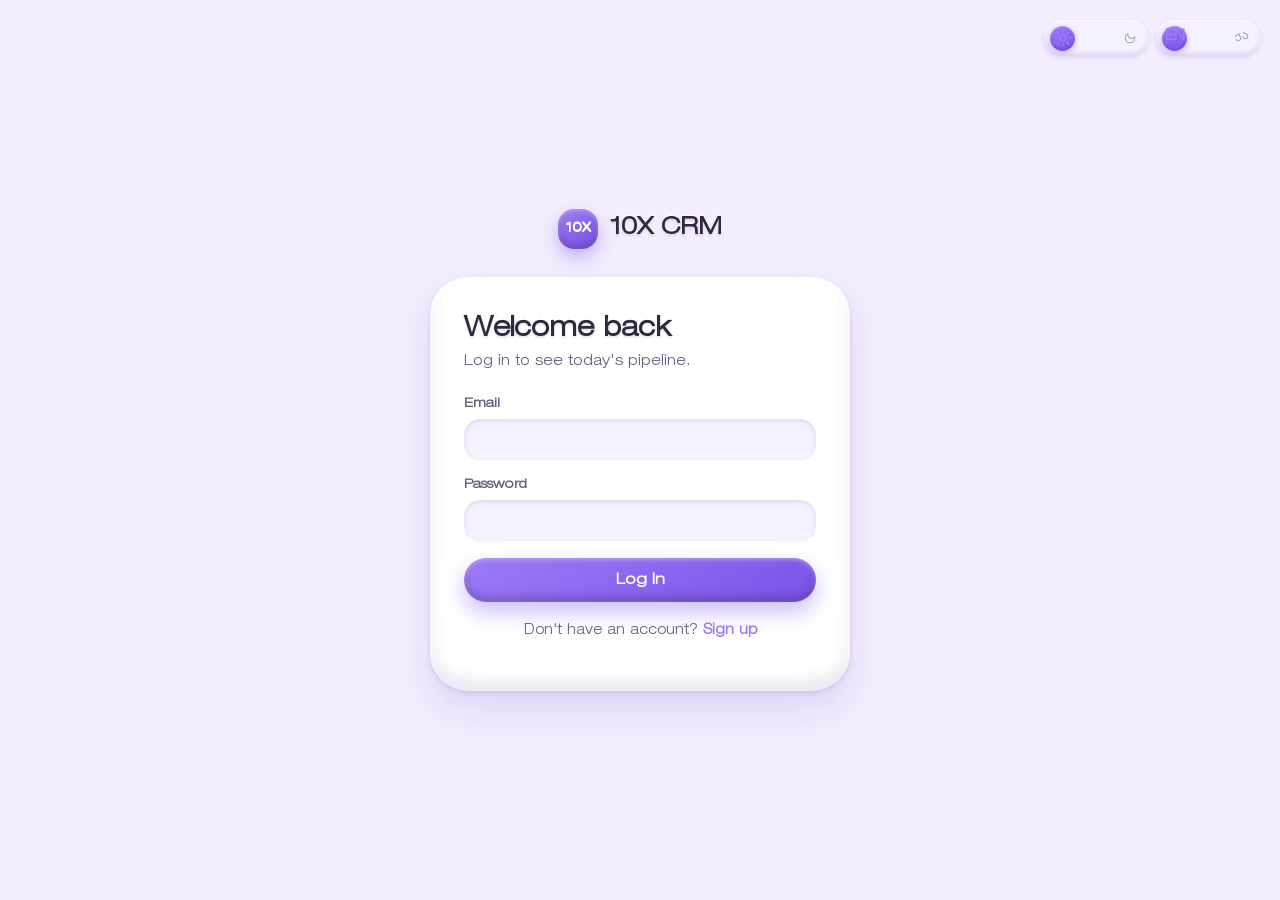
==== commit b0236a61: "fix(dashboard,mobile): stack activity timestamps, fix note overflow, tighten mobile nav - Split acti" ====
--- a/index.html
+++ b/index.html
@@ -2,7 +2,7 @@
 <html lang="en">
 <head>
 <meta charset="UTF-8">
-<meta name="viewport" content="width=device-width, initial-scale=1.0">
+<meta name="viewport" content="width=device-width, initial-scale=1.0, shrink-to-fit=no">
 <title>Log in — 10X CRM</title>
 <script>try{document.documentElement.setAttribute('data-theme', localStorage.getItem('crm_theme') || 'light');}catch(e){document.documentElement.setAttribute('data-theme','light');}</script>
 <link rel="stylesheet" href="css/styles.css">
--- a/css/styles.css
+++ b/css/styles.css
@@ -58,6 +58,8 @@
   --shadow-md: 0 18px 36px rgba(6, 3, 18, 0.6);
   --shadow-lg: 0 34px 68px rgba(6, 3, 18, 0.7);
   --blob-op: 0.3;
+
+  --select-arrow: url("data:image/svg+xml,%3Csvg xmlns='http://www.w3.org/2000/svg' width='10' height='6' viewBox='0 0 10 6'%3E%3Cpath d='M1 1l4 3.5L9 1' fill='none' stroke='%23BDB3DD' stroke-width='1.6' stroke-linecap='round' stroke-linejoin='round'/%3E%3C/svg%3E");
 }
 
 [data-theme="light"] {
@@ -85,13 +87,19 @@
   --peach: #FF7A4D;    --peach-l: #FFE7DA;
   --rose: #FF5C85;     --rose-l: #FFE0E9;
 
+  --select-arrow: url("data:image/svg+xml,%3Csvg xmlns='http://www.w3.org/2000/svg' width='10' height='6' viewBox='0 0 10 6'%3E%3Cpath d='M1 1l4 3.5L9 1' fill='none' stroke='%23665F80' stroke-width='1.6' stroke-linecap='round' stroke-linejoin='round'/%3E%3C/svg%3E");
+
   --shadow-md: 0 18px 34px rgba(150, 120, 210, 0.20);
   --shadow-lg: 0 34px 64px rgba(150, 120, 210, 0.26);
   --blob-op: 0.5;
 }
 
 * { box-sizing: border-box; }
-html { -webkit-font-smoothing: antialiased; }
+html {
+  -webkit-font-smoothing: antialiased;
+  background: var(--bg);
+  transition: background 0.3s ease;
+}
 
 body {
   margin: 0;
@@ -232,18 +240,32 @@
   margin-bottom: 7px;
 }
 
+select {
+  appearance: none;
+  -webkit-appearance: none;
+  -moz-appearance: none;
+  background-image: var(--select-arrow);
+  background-repeat: no-repeat;
+  background-size: 10px 6px;
+}
+
 .field input,
 .field select {
   width: 100%;
   padding: 12px 15px;
   border-radius: var(--radius-sm);
   border: none;
-  background: var(--clay-2);
+  background-color: var(--clay-2);
   color: var(--text);
   font-size: 14.5px;
   font-weight: 500;
   box-shadow: inset 0 2px 5px var(--clay-lo), inset 0 -1px 0 var(--clay-hi);
   transition: box-shadow 0.2s var(--ease), transform 0.15s var(--ease);
+}
+
+.field select {
+  padding-right: 38px;
+  background-position: right 16px center;
 }
 
 .field input:focus,
@@ -432,13 +454,8 @@
   width: 34px;
   height: 34px;
   border-radius: 50%;
-  display: grid;
-  place-items: center;
+  object-fit: cover;
   background: linear-gradient(150deg, var(--accent), var(--accent-2));
-  color: var(--accent-ink);
-  font-family: var(--font-display);
-  font-weight: 800;
-  font-size: 12px;
   box-shadow: inset 0 2px 3px rgba(255,255,255,0.3), inset 0 -3px 6px rgba(0,0,0,0.2);
 }
 .sidebar-user-info { min-width: 0; }
@@ -617,10 +634,6 @@
 .dash-grid { display: grid; grid-template-columns: 1fr 1.15fr; gap: 16px; }
 
 .card h2 { font-size: 18px; margin: 0 0 16px; }
-.activity-subhead { font-size: 12.5px; font-weight: 800; text-transform: uppercase; letter-spacing: 0.04em; color: var(--text-dim); margin: 0 0 8px; }
-.activity-subhead:not(:first-of-type) { margin-top: 18px; padding-top: 16px; border-top: 2px solid var(--clay-2); }
-.activity-subhead.notes-subhead { color: var(--sky); }
-.activity-subhead.calls-subhead { color: var(--rose); }
 
 .activity-icon {
   flex: none;
@@ -684,6 +697,7 @@
 .rank-badge.rank-2 { background: var(--sky-l); color: var(--sky); }
 .rank-badge.rank-3 { background: var(--peach-l); color: var(--peach); }
 .rank-badge.rank-4, .rank-badge.rank-5 { background: var(--rose-l); color: var(--rose); }
+.rank-badge:not(.rank-1):not(.rank-2):not(.rank-3):not(.rank-4):not(.rank-5) { background: var(--clay-2); color: var(--text-faint); }
 
 .pipeline-row { display: flex; flex-direction: column; gap: 12px; }
 .pipeline-item { display: flex; align-items: center; gap: 12px; font-size: 13.5px; }
@@ -735,7 +749,7 @@
 .win-rate-label { font-size: 12px; font-weight: 700; color: var(--text-dim); }
 
 .recent-list { display: flex; flex-direction: column; gap: 8px; }
-#activity-notes, #activity-calls { max-height: 220px; overflow-y: auto; padding-right: 4px; }
+#top-deals, #activity-notes, #activity-calls { max-height: 342px; overflow-y: auto; padding-right: 4px; }
 .recent-row {
   display: flex; align-items: center; gap: 12px;
   padding: 10px 12px;
@@ -745,12 +759,24 @@
   transition: background 0.2s var(--ease), transform 0.15s var(--squish);
 }
 .recent-row:hover { background: var(--clay-2); transform: translateX(3px); }
+.client-row { cursor: pointer; }
 .recent-row .avatar { width: 32px; height: 32px; border-radius: 50%; object-fit: cover; background: var(--clay-2); }
 .recent-row .who { flex: 1; min-width: 0; }
-.recent-row .who .n { font-weight: 700; }
-.recent-row .who .c { color: var(--text-faint); font-size: 12px; font-weight: 500; }
+.recent-row .who .n { font-weight: 700; white-space: nowrap; overflow: hidden; text-overflow: ellipsis; }
+.recent-row .who .c { color: var(--text-faint); font-size: 12px; font-weight: 500; white-space: nowrap; overflow: hidden; text-overflow: ellipsis; }
 .recent-row .who .deal-age { color: var(--text-faint); font-size: 10.5px; font-weight: 500; margin-top: 1px; opacity: 0.8; }
-.recent-row .date { color: var(--text-faint); font-size: 11.5px; font-weight: 600; }
+.recent-row .date {
+  flex: none;
+  display: flex;
+  flex-direction: column;
+  align-items: flex-end;
+  text-align: right;
+  color: var(--text-faint);
+  font-size: 11px;
+  font-weight: 600;
+  line-height: 1.35;
+}
+.recent-row .date-time { font-size: 10px; font-weight: 500; opacity: 0.85; }
 .recent-row .amount { font-family: var(--font-display); font-weight: 800; font-size: 13px; color: var(--accent); flex: none; }
 
 .link-more {
@@ -800,6 +826,7 @@
 .search-box::before { content: "\1F50D"; position: absolute; left: 15px; top: 50%; transform: translateY(-50%); font-size: 13px; opacity: 0.6; }
 
 .chip-row { display: flex; gap: 8px; flex-wrap: wrap; }
+.chip-row-center { justify-content: center; }
 .chip {
   padding: 8px 16px;
   border-radius: var(--radius-pill);
@@ -821,10 +848,11 @@
 }
 
 .sort-select {
-  padding: 10px 14px;
+  padding: 10px 32px 10px 14px;
   border-radius: var(--radius-pill);
   border: none;
-  background: var(--clay-2);
+  background-color: var(--clay-2);
+  background-position: right 14px center;
   color: var(--text);
   font-size: 13px;
   font-weight: 600;
@@ -878,20 +906,22 @@
 .deal-value { font-family: var(--font-display); font-weight: 700; font-size: 15px; color: var(--text); }
 
 .status-select {
-  padding: 6px 10px;
+  padding: 6px 26px 6px 10px;
   border-radius: var(--radius-pill);
   border: none;
-  background: var(--clay-2);
+  background-color: var(--clay-2);
+  background-position: right 9px center;
+  background-size: 8px 5px;
   color: var(--text);
   font-size: 11.5px;
   font-weight: 700;
   box-shadow: inset 0 2px 3px var(--clay-lo);
-  transition: background 0.2s var(--ease), color 0.2s var(--ease);
-}
-.status-select.st-lead { background: var(--peach-l); color: var(--peach); }
-.status-select.st-contacted { background: var(--sky-l); color: var(--sky); }
-.status-select.st-won { background: var(--mint-l); color: var(--mint); }
-.status-select.st-lost { background: var(--rose-l); color: var(--rose); }
+  transition: background-color 0.2s var(--ease), color 0.2s var(--ease);
+}
+.status-select.st-lead { background-color: var(--peach-l); color: var(--peach); }
+.status-select.st-contacted { background-color: var(--sky-l); color: var(--sky); }
+.status-select.st-won { background-color: var(--mint-l); color: var(--mint); }
+.status-select.st-lost { background-color: var(--rose-l); color: var(--rose); }
 
 .delete-btn {
   border: none;
@@ -905,12 +935,122 @@
 }
 .delete-btn:hover { background: var(--rose-l); color: var(--rose); transform: scale(1.1); }
 
+.edit-btn {
+  border: none;
+  background: var(--clay-2);
+  color: var(--text-faint);
+  font-size: 13px;
+  padding: 5px 9px;
+  border-radius: var(--radius-pill);
+  box-shadow: inset 0 2px 3px var(--clay-lo);
+  transition: background 0.2s var(--ease), color 0.2s var(--ease), transform 0.15s var(--squish);
+}
+.edit-btn:hover { background: var(--accent-soft); color: var(--accent); transform: scale(1.1); }
+
 .client-actions { display: flex; align-items: center; gap: 6px; }
+
+.clay-checkbox {
+  appearance: none;
+  -webkit-appearance: none;
+  width: 20px;
+  height: 20px;
+  border-radius: 7px;
+  background: var(--clay-2);
+  box-shadow: inset 0 2px 3px var(--clay-lo), inset 0 -1px 0 var(--clay-hi);
+  flex-shrink: 0;
+  cursor: pointer;
+  background-repeat: no-repeat;
+  background-position: center;
+  background-size: 12px 12px;
+  transition: background-color 0.2s var(--ease), box-shadow 0.2s var(--ease), transform 0.15s var(--squish);
+}
+.clay-checkbox:hover { transform: translateY(-1px); }
+.clay-checkbox:active { transform: scale(0.92); }
+.clay-checkbox:focus-visible {
+  outline: none;
+  box-shadow: inset 0 2px 3px var(--clay-lo), 0 0 0 4px var(--accent-soft);
+}
+.clay-checkbox:checked {
+  background-image: url("data:image/svg+xml,%3Csvg xmlns='http://www.w3.org/2000/svg' viewBox='0 0 16 16' fill='none' stroke='white' stroke-width='2.4' stroke-linecap='round' stroke-linejoin='round'%3E%3Cpath d='M3 8.2 6.6 12 13 4.5'/%3E%3C/svg%3E"), linear-gradient(150deg, var(--accent), var(--accent-2));
+  background-size: 12px 12px, 100% 100%;
+  box-shadow: inset 0 2px 4px rgba(255,255,255,0.35), inset 0 -3px 6px rgba(0,0,0,0.2);
+}
+
+.client-checkbox { margin-top: 3px; }
 
 .state-msg { text-align: center; padding: 50px 20px; color: var(--text-dim); font-size: 14.5px; font-weight: 600; }
 .state-msg .retry-btn { margin-top: 14px; }
 
-.load-more-row { display: flex; justify-content: center; margin-top: 20px; }
+/* ---------- Bulk select / bulk actions bar ---------- */
+
+.bulk-bar {
+  display: flex;
+  align-items: center;
+  justify-content: space-between;
+  flex-wrap: wrap;
+  gap: 12px;
+  padding: 10px 16px;
+  margin-bottom: 14px;
+  background: var(--clay-2);
+  border-radius: var(--radius-md);
+  box-shadow: inset 0 2px 4px var(--clay-lo);
+  font-size: 13px;
+  font-weight: 600;
+}
+.bulk-select-all { display: flex; align-items: center; gap: 8px; cursor: pointer; color: var(--text-dim); }
+.bulk-select-all input { accent-color: var(--accent); width: 16px; height: 16px; cursor: pointer; }
+.bulk-actions { display: flex; align-items: center; gap: 10px; flex-wrap: wrap; }
+.bulk-count { color: var(--text-dim); font-weight: 700; }
+.bulk-actions .btn { width: auto; padding: 8px 16px; font-size: 13px; }
+
+/* ---------- Pagination ---------- */
+
+.pagination-row { display: flex; justify-content: center; align-items: center; gap: 6px; margin-top: 20px; flex-wrap: wrap; }
+.page-btn {
+  min-width: 34px;
+  height: 34px;
+  padding: 0 8px;
+  border: none;
+  border-radius: var(--radius-sm);
+  background: var(--clay-2);
+  color: var(--text);
+  font-weight: 700;
+  font-size: 13px;
+  box-shadow: inset 0 2px 3px var(--clay-lo);
+  transition: background 0.2s var(--ease), color 0.2s var(--ease), transform 0.15s var(--squish);
+}
+.page-btn:hover:not(:disabled) { color: var(--accent); transform: translateY(-1px); }
+.page-btn.active { background: linear-gradient(150deg, var(--accent), var(--accent-2)); color: var(--accent-ink); }
+.page-btn:disabled { opacity: 0.4; cursor: default; }
+
+/* ---------- Avatar upload (Add/Edit Client) ---------- */
+
+.avatar-upload-row { display: flex; align-items: center; gap: 14px; }
+.avatar-preview {
+  width: 56px;
+  height: 56px;
+  border-radius: 50%;
+  object-fit: cover;
+  background: var(--clay-2);
+  box-shadow: inset 0 2px 3px var(--clay-lo);
+  flex-shrink: 0;
+}
+
+.upload-control { display: flex; flex-direction: column; gap: 7px; }
+.upload-btn { padding: 10px 20px; font-size: 13px; cursor: pointer; }
+.upload-filename { font-size: 12px; color: var(--text-faint); font-weight: 500; }
+
+.visually-hidden-file {
+  position: absolute;
+  width: 1px;
+  height: 1px;
+  padding: 0;
+  margin: -1px;
+  overflow: hidden;
+  clip: rect(0, 0, 0, 0);
+  white-space: nowrap;
+  border: 0;
+}
 
 /* ---------- Kanban board ---------- */
 
@@ -984,9 +1124,10 @@
 .detail-top { display: flex; gap: 12px; align-items: center; margin-bottom: 16px; }
 .detail-top img { width: 54px; height: 54px; border-radius: 50%; object-fit: cover; background: var(--clay-2); }
 .detail-meta { font-size: 12.5px; color: var(--text-faint); line-height: 1.5; font-weight: 500; }
-.detail-grid { display: grid; grid-template-columns: 1fr 1fr; gap: 10px; margin-bottom: 16px; font-size: 13px; }
-.detail-grid div { background: var(--clay-2); border-radius: var(--radius-sm); padding: 10px 12px; box-shadow: inset 0 2px 3px var(--clay-lo); }
+.detail-grid { display: grid; grid-template-columns: minmax(0, 1fr) minmax(0, 1fr); gap: 10px; margin-bottom: 16px; font-size: 13px; }
+.detail-grid div { min-width: 0; background: var(--clay-2); border-radius: var(--radius-sm); padding: 10px 12px; box-shadow: inset 0 2px 3px var(--clay-lo); overflow-wrap: break-word; }
 .detail-grid span { display: block; color: var(--text-faint); font-size: 11px; font-weight: 700; text-transform: uppercase; margin-bottom: 3px; }
+.detail-grid .status-select { max-width: 100%; }
 
 .call-timer {
   display: flex;
@@ -1106,6 +1247,7 @@
   background: linear-gradient(150deg, var(--accent), var(--accent-2));
   color: var(--accent-ink);
   display: grid; place-items: center;
+  object-fit: cover;
   font-family: var(--font-display);
   font-weight: 800;
   font-size: 19px;
@@ -1168,14 +1310,39 @@
 
 @media (max-width: 900px) {
   .app-shell { grid-template-columns: 1fr; padding: 12px; gap: 12px; }
-  .sidebar { position: relative; height: auto; flex-direction: row; flex-wrap: wrap; top: 0; }
-  .nav-links { flex-direction: row; flex-wrap: wrap; }
-  .sidebar-footer { flex-direction: row; margin-top: 12px; }
+  .sidebar { position: relative; height: auto; flex-direction: row; align-items: center; flex-wrap: wrap; padding: 16px 12px; top: 0; }
+  .brand { padding: 0; font-size: 12.5px; gap: 4px; flex: none; }
+  .brand .stamp { width: 24px; height: 24px; font-size: 9px; border-radius: var(--radius-sm); }
+  .nav-links { flex-direction: row; flex-wrap: wrap; gap: 2px; margin-left: 6px; }
+  .nav-link { padding: 6px 8px; gap: 5px; font-size: 12px; }
+  .sidebar-footer { flex-direction: row; flex-basis: 100%; margin-top: 12px; }
   .sidebar-user { display: none; }
-  .main { padding: 8px; height: auto; overflow: visible; }
+  /* min-width: 0 keeps .main pinned to its grid track even though overflow
+     is visible here -- without it, wide non-wrapping content like the
+     kanban board's columns forces this grid item (and the whole page)
+     wider than the viewport instead of just scrolling internally. */
+  .main { padding: 8px; height: auto; overflow: visible; min-width: 0; }
   .stat-grid { grid-template-columns: 1fr 1fr; }
   .dash-grid { grid-template-columns: 1fr; }
   .profile-grid { grid-template-columns: 1fr; }
   .kanban-column { flex-basis: 220px; }
   .page-head-actions .btn { flex: 1; }
-}
+
+  /* Compact icon-only theme/language switches: the full sliding pill (both
+     icons + knob) is too wide for the row of mobile sidebar controls, so
+     each toggle collapses to a single circular button showing just the
+     currently-active icon; tapping it still flips that one setting. */
+  .switch-toggle { width: 40px; height: 40px; }
+  .switch-track { height: 40px; padding: 0; justify-content: center; }
+  .switch-knob { display: none; }
+  .switch-icon-left, .switch-icon-right {
+    position: static;
+    opacity: 1 !important;
+    transform: none !important;
+  }
+  .switch-icon:not(.switch-text) { width: 18px; height: 18px; }
+  .switch-toggle[data-state="off"] .switch-icon-right,
+  .switch-toggle[data-state="on"] .switch-icon-left {
+    display: none;
+  }
+}
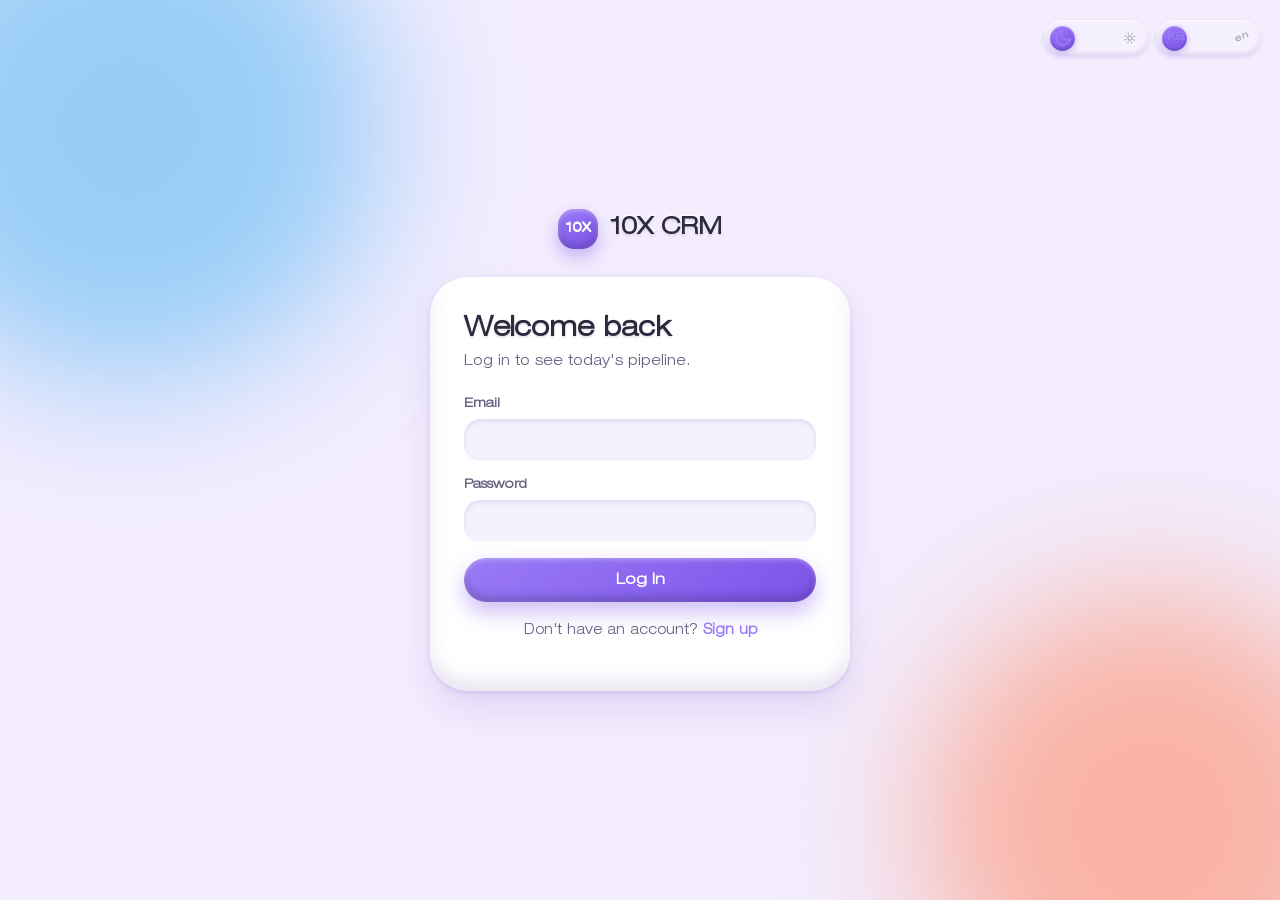
==== commit cfa8125d: "fix(sidebar): swap theme/lang toggle icons to show target mode, fix logout icon disappearing after l" ====
--- a/index.html
+++ b/index.html
@@ -11,15 +11,15 @@
   <div class="switch-row auth-toggle-row">
     <button class="switch-toggle" data-theme-toggle type="button" role="switch">
       <span class="switch-track">
-        <span class="switch-icon switch-icon-left"><svg viewBox="0 0 24 24" fill="none" stroke="currentColor" stroke-width="2" stroke-linecap="round" stroke-linejoin="round"><circle cx="12" cy="12" r="4"/><path d="M12 2v2M12 20v2M4.93 4.93l1.41 1.41M17.66 17.66l1.41 1.41M2 12h2M20 12h2M6.34 17.66l-1.41 1.41M19.07 4.93l-1.41 1.41"/></svg></span>
-        <span class="switch-icon switch-icon-right"><svg viewBox="0 0 24 24" fill="none" stroke="currentColor" stroke-width="2" stroke-linecap="round" stroke-linejoin="round"><path d="M21 12.79A9 9 0 1 1 11.21 3 7 7 0 0 0 21 12.79z"/></svg></span>
+        <span class="switch-icon switch-icon-left"><svg viewBox="0 0 24 24" fill="none" stroke="currentColor" stroke-width="2" stroke-linecap="round" stroke-linejoin="round"><path d="M21 12.79A9 9 0 1 1 11.21 3 7 7 0 0 0 21 12.79z"/></svg></span>
+        <span class="switch-icon switch-icon-right"><svg viewBox="0 0 24 24" fill="none" stroke="currentColor" stroke-width="2" stroke-linecap="round" stroke-linejoin="round"><circle cx="12" cy="12" r="4"/><path d="M12 2v2M12 20v2M4.93 4.93l1.41 1.41M17.66 17.66l1.41 1.41M2 12h2M20 12h2M6.34 17.66l-1.41 1.41M19.07 4.93l-1.41 1.41"/></svg></span>
         <span class="switch-knob"></span>
       </span>
     </button>
     <button class="switch-toggle" data-lang-toggle type="button" role="switch">
       <span class="switch-track">
-        <span class="switch-icon switch-icon-left switch-text">EN</span>
-        <span class="switch-icon switch-icon-right switch-text">ქა</span>
+        <span class="switch-icon switch-icon-left switch-text">ka</span>
+        <span class="switch-icon switch-icon-right switch-text">en</span>
         <span class="switch-knob"></span>
       </span>
     </button>
--- a/css/styles.css
+++ b/css/styles.css
@@ -104,12 +104,11 @@
 body {
   margin: 0;
   font-family: var(--font-ui);
-  background: var(--bg);
   color: var(--text);
   min-height: 100vh;
   position: relative;
   overflow-x: hidden;
-  transition: background 0.3s ease, color 0.3s ease;
+  transition: color 0.3s ease;
 }
 
 /* ---------- Soft floating blobs ---------- */
@@ -471,7 +470,8 @@
 .logout-btn {
   display: flex;
   align-items: center;
-  justify-content: space-between;
+  justify-content: flex-start;
+  gap: 10px;
   padding: 10px 14px;
   border-radius: var(--radius-sm);
   border: none;
@@ -486,6 +486,8 @@
 .logout-btn:active { transform: translateY(1px) scale(0.97); }
 
 .logout-btn { color: var(--rose); }
+.logout-icon { display: flex; flex: none; width: 16px; height: 16px; }
+.logout-icon svg { width: 100%; height: 100%; }
 
 .switch-row { display: flex; flex-direction: row; gap: 8px; }
 
@@ -1184,9 +1186,24 @@
 .note-empty { color: var(--text-faint); font-size: 13.5px; font-weight: 500; padding: 10px 0; }
 
 .note-add { display: flex; gap: 8px; margin-bottom: 14px; }
-.reminder-row { display: flex; gap: 8px; }
-.reminder-row .sort-select { flex: none; }
+.reminder-row { display: flex; gap: 8px; align-items: center; }
 .reminder-row .btn { flex: 1; }
+.stepper {
+  display: flex; align-items: center; gap: 10px; flex: none;
+  background: var(--clay-2); border-radius: var(--radius-pill); padding: 4px;
+  box-shadow: inset 0 2px 4px var(--clay-lo);
+}
+.stepper-btn {
+  width: 28px; height: 28px; flex: none; display: flex; align-items: center; justify-content: center;
+  border: none; border-radius: 50%; background: var(--clay); color: var(--text);
+  font-size: 15px; font-weight: 700; line-height: 1;
+  box-shadow: inset 0 2px 4px var(--clay-hi), inset 0 -3px 6px var(--clay-lo);
+  transition: transform 0.15s var(--squish), color 0.2s var(--ease);
+}
+.stepper-btn:hover { color: var(--accent); }
+.stepper-btn:active { transform: scale(0.9); }
+.stepper-value { min-width: 20px; text-align: center; font-size: 13px; font-weight: 700; color: var(--text); }
+.reminder-unit { color: var(--text-dim); font-size: 13px; font-weight: 600; }
 .note-add input {
   flex: 1; padding: 10px 13px; border-radius: var(--radius-pill);
   border: none; background: var(--clay-2); color: var(--text); font-size: 13px;
@@ -1311,12 +1328,20 @@
 @media (max-width: 900px) {
   .app-shell { grid-template-columns: 1fr; padding: 12px; gap: 12px; }
   .sidebar { position: relative; height: auto; flex-direction: row; align-items: center; flex-wrap: wrap; padding: 16px 12px; top: 0; }
-  .brand { padding: 0; font-size: 12.5px; gap: 4px; flex: none; }
+  /* Row 1: brand on the left, theme/lang/logout controls pinned to the
+     top-right corner via `order` (DOM order stays brand -> nav -> footer
+     so keyboard/tab order is unaffected; only the visual flow is reordered). */
+  .brand { order: 1; padding: 0; font-size: 12.5px; gap: 4px; flex: none; }
   .brand .stamp { width: 24px; height: 24px; font-size: 9px; border-radius: var(--radius-sm); }
-  .nav-links { flex-direction: row; flex-wrap: wrap; gap: 2px; margin-left: 6px; }
+  .sidebar-footer {
+    order: 2; flex: 1; flex-basis: auto; margin-top: 0; padding-top: 0;
+    flex-direction: row; align-items: center; justify-content: flex-end; gap: 8px;
+  }
+  .sidebar-user { display: none; }
+  /* Row 2: nav links drop below and center themselves -- flex-basis: 100%
+     forces the wrap regardless of leftover width on row 1. */
+  .nav-links { order: 3; flex-basis: 100%; flex-direction: row; flex-wrap: wrap; justify-content: center; gap: 2px; margin-left: 0; margin-top: 10px; }
   .nav-link { padding: 6px 8px; gap: 5px; font-size: 12px; }
-  .sidebar-footer { flex-direction: row; flex-basis: 100%; margin-top: 12px; }
-  .sidebar-user { display: none; }
   /* min-width: 0 keeps .main pinned to its grid track even though overflow
      is visible here -- without it, wide non-wrapping content like the
      kanban board's columns forces this grid item (and the whole page)
@@ -1326,23 +1351,63 @@
   .dash-grid { grid-template-columns: 1fr; }
   .profile-grid { grid-template-columns: 1fr; }
   .kanban-column { flex-basis: 220px; }
-  .page-head-actions .btn { flex: 1; }
+  /* Export stays pinned left, Add Client pinned right -- both size to their
+     own content (flex: none) instead of stretching to share the row. */
+  .page-head-actions { width: 100%; justify-content: space-between; }
+  .page-head-actions .btn { flex: none; width: auto; padding: 9px 16px; font-size: 12.5px; }
+
+  /* Search box gets its own full-width row; the 5 status chips get a
+     second full-width row right below it, shrunk just enough to all fit
+     on one line instead of wrapping. Sort/view controls fall to a 3rd line. */
+  .search-box { flex-basis: 100%; min-width: 0; }
+  .chip-row { flex-basis: 100%; flex-wrap: nowrap; gap: 4px; }
+  .chip { flex: 1; padding: 6px 4px; font-size: 10.5px; white-space: nowrap; }
+
+  /* Bulk-select bar: stack into clean full-width rows instead of wrapping
+     into uneven leftover gaps. `.bulk-actions` becomes `display: contents`
+     so its children act as direct flex items of `.bulk-bar` -- that lets
+     the count sit on the same row as "Select all" (pushed to the right
+     edge via `order` + `margin-left: auto`) while the status dropdown and
+     the two action buttons still fall to their own rows below. */
+  .bulk-bar { flex-direction: row; flex-wrap: wrap; align-items: center; gap: 10px; }
+  .bulk-actions { display: contents; }
+  .bulk-select-all { order: 1; }
+  .bulk-count { order: 2; margin-left: auto; }
+  .bulk-actions .sort-select { order: 3; flex-basis: 100%; width: 100%; }
+  #bulk-delete-btn { order: 4; flex: 1; }
+  #bulk-clear-btn { order: 5; flex: 1; }
 
   /* Compact icon-only theme/language switches: the full sliding pill (both
      icons + knob) is too wide for the row of mobile sidebar controls, so
      each toggle collapses to a single circular button showing just the
      currently-active icon; tapping it still flips that one setting. */
-  .switch-toggle { width: 40px; height: 40px; }
-  .switch-track { height: 40px; padding: 0; justify-content: center; }
+  .switch-toggle { width: 32px; height: 32px; }
+  .switch-track { height: 32px; padding: 0; justify-content: center; }
   .switch-knob { display: none; }
   .switch-icon-left, .switch-icon-right {
     position: static;
     opacity: 1 !important;
     transform: none !important;
   }
-  .switch-icon:not(.switch-text) { width: 18px; height: 18px; }
+  .switch-icon:not(.switch-text) { width: 15px; height: 15px; }
   .switch-toggle[data-state="off"] .switch-icon-right,
   .switch-toggle[data-state="on"] .switch-icon-left {
     display: none;
   }
-}
+
+  /* Logout collapses to the same icon-only circle as the theme/lang
+     toggles so all three controls read as one group in the top-right. */
+  .logout-btn { width: 32px; height: 32px; flex: none; padding: 0; justify-content: center; background: var(--clay-2); }
+  .logout-label { display: none; }
+  .logout-icon { width: 15px; height: 15px; }
+
+  /* Clock collapses from a boxed card into a plain inline line under the
+     page subtitle, matching the surrounding text instead of standing apart. */
+  .clock {
+    display: flex; align-items: baseline; gap: 6px; flex-basis: 100%;
+    background: none; box-shadow: none; padding: 0; margin-top: 2px;
+    text-align: left; font-size: 12.5px;
+  }
+  .clock strong { display: inline; font-size: 12.5px; }
+  .clock strong::after { content: '\00b7'; margin-left: 6px; color: var(--text-faint); font-weight: 400; }
+}
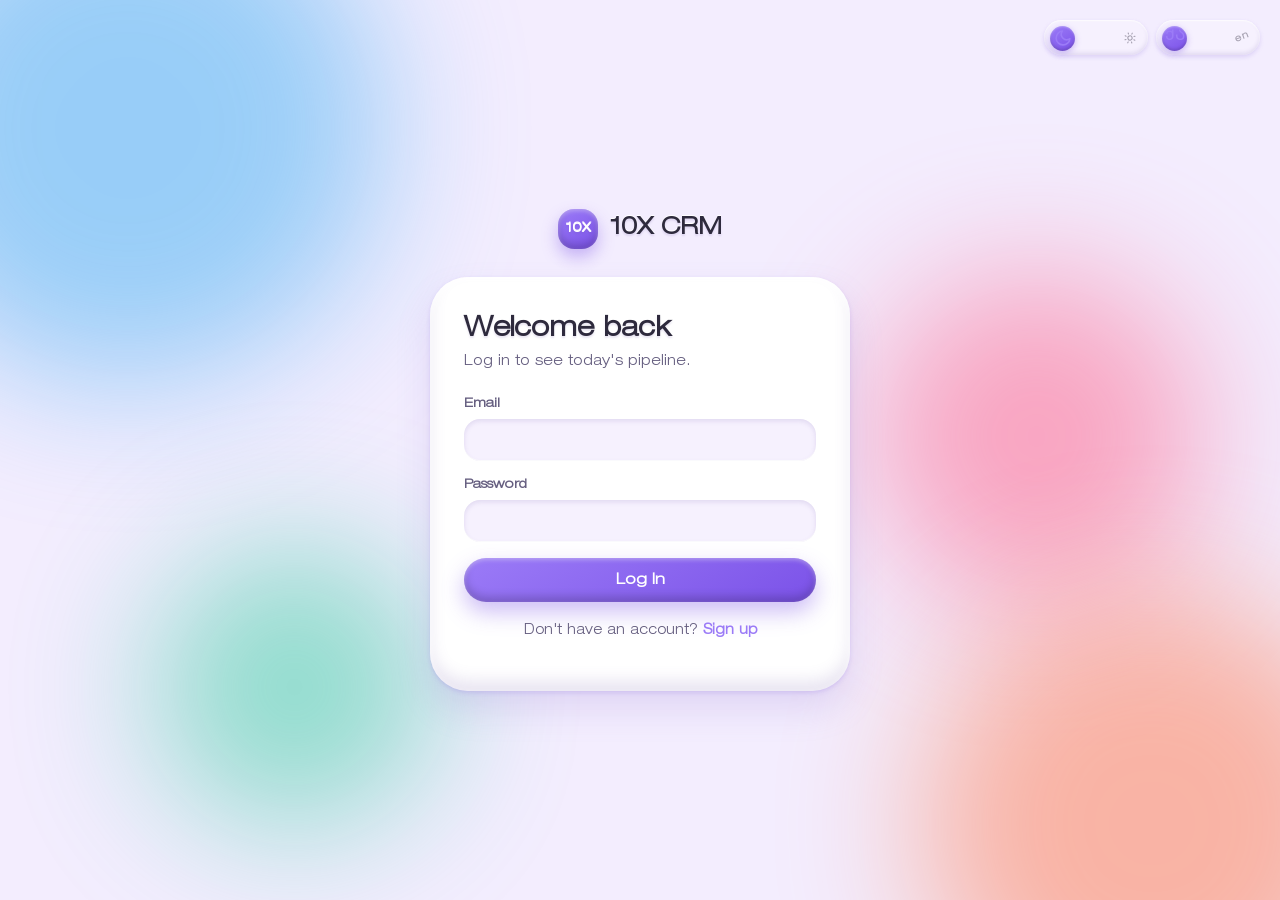
==== commit b29ddcbf: "fix(bg,i18n): add rose/mint background blobs, show ka toggle label in Georgian" ====
--- a/index.html
+++ b/index.html
@@ -18,7 +18,7 @@
     </button>
     <button class="switch-toggle" data-lang-toggle type="button" role="switch">
       <span class="switch-track">
-        <span class="switch-icon switch-icon-left switch-text">ka</span>
+        <span class="switch-icon switch-icon-left switch-text">ქა</span>
         <span class="switch-icon switch-icon-right switch-text">en</span>
         <span class="switch-knob"></span>
       </span>
--- a/css/styles.css
+++ b/css/styles.css
@@ -113,7 +113,7 @@
 
 /* ---------- Soft floating blobs ---------- */
 
-body::before, body::after {
+body::before, body::after, html::before, html::after {
   content: "";
   position: fixed;
   z-index: -1;
@@ -125,6 +125,8 @@
 }
 body::before { width: 40vw; height: 40vw; top: -10vw; left: -10vw; background: var(--sky); }
 body::after { width: 36vw; height: 36vw; bottom: -12vw; right: -8vw; background: var(--peach); animation-delay: -6s; }
+html::before { width: 26vw; height: 26vw; top: 30vh; right: 6vw; background: var(--rose); animation-delay: -3s; animation-duration: 22s; }
+html::after { width: 22vw; height: 22vw; bottom: 8vh; left: 12vw; background: var(--mint); animation-delay: -10s; animation-duration: 16s; }
 
 @keyframes blob-float {
   0% { transform: translate(0, 0) scale(1); }
